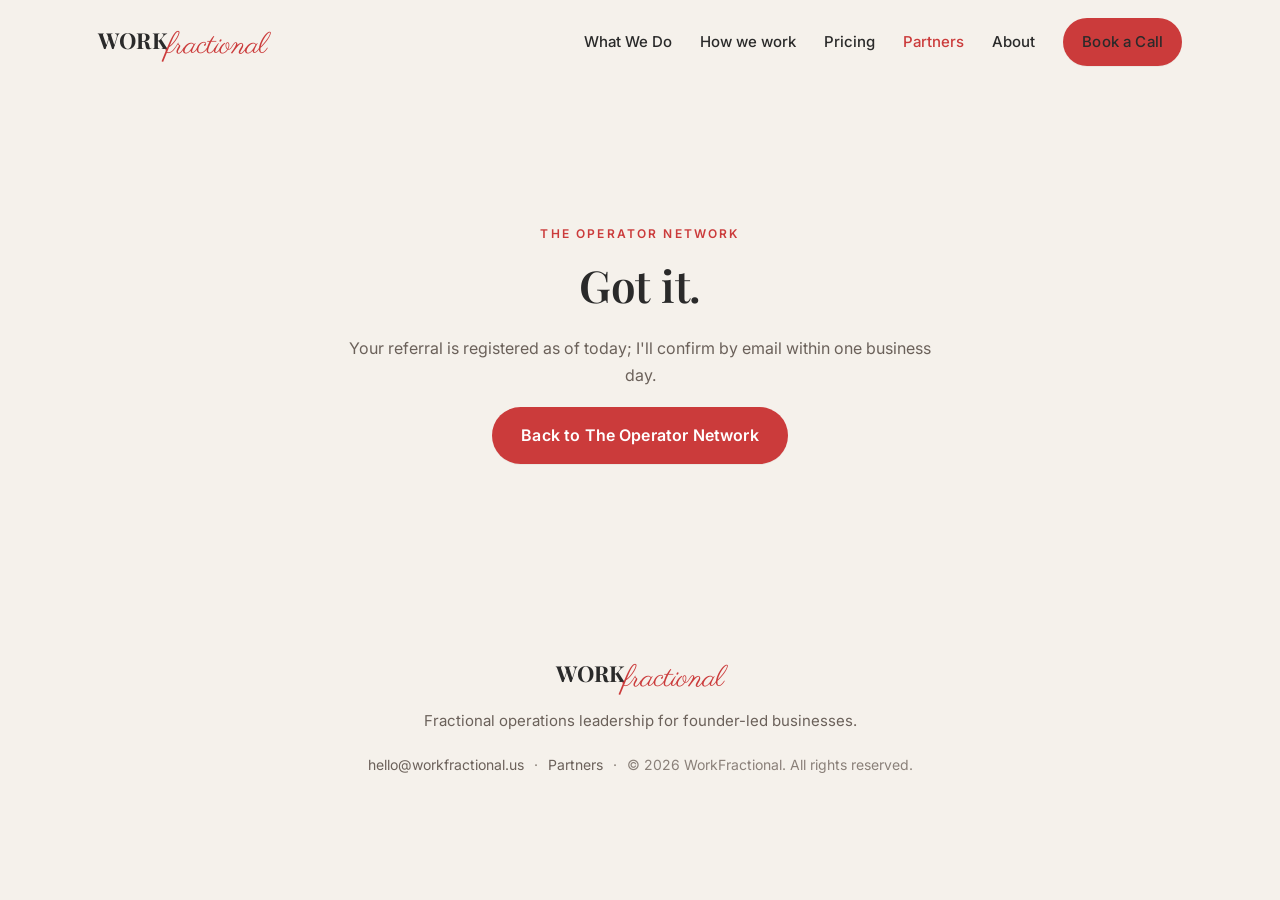
==== partners/thanks/index.html @ 6bd60854 "Fix partners thanks page routing Co-Authored-By: Claude Opus 4.8 (1M context) <noreply@anthropic.com" ====
<!DOCTYPE html>
<html lang="en">
<head>
  <meta charset="UTF-8" />
  <meta name="viewport" content="width=device-width, initial-scale=1.0" />
  <title>Referral registered — WorkFractional</title>
  <meta name="description" content="Your referral to The Operator Network is registered." />

  <link rel="preconnect" href="https://fonts.googleapis.com">
  <link rel="preconnect" href="https://fonts.gstatic.com" crossorigin>
  <link href="https://fonts.googleapis.com/css2?family=Inter:wght@400;500;600;700&family=Parisienne&family=Playfair+Display:wght@500;600;700&display=swap" rel="stylesheet">

  <link rel="stylesheet" href="/styles.css" />
</head>
<body>

  <!-- ============== STICKY TOP NAV ============== -->
  <header class="nav" id="nav">
    <div class="container nav-inner">
      <a href="/" class="wordmark wordmark-sm" aria-label="WorkFractional home">
        <span class="wordmark-work">WORK</span><span class="wordmark-script">fractional</span>
      </a>
      <button class="nav-toggle" type="button" aria-expanded="false" aria-controls="nav-menu" aria-label="Open menu">
        <span class="nav-toggle-bar" aria-hidden="true"></span>
        <span class="nav-toggle-bar" aria-hidden="true"></span>
        <span class="nav-toggle-bar" aria-hidden="true"></span>
      </button>
      <nav class="nav-links" id="nav-menu" aria-label="Primary">
        <a href="/#what-i-do">What We Do</a>
        <a href="/#how-we-work">How we work</a>
        <a href="/pricing">Pricing</a>
        <a href="/partners" aria-current="page">Partners</a>
        <a href="/#about">About</a>
        <a href="/#contact" class="btn btn-primary btn-sm">Book a Call</a>
      </nav>
    </div>
  </header>

  <main id="top">
    <section class="thanks-hero reveal">
      <div class="container narrow narrow-center">
        <p class="eyebrow">The Operator Network</p>
        <h1 class="section-headline">Got it.</h1>
        <p class="lead">
          Your referral is registered as of today; I'll confirm by email within one business day.
        </p>
        <a href="/partners" class="btn btn-primary">Back to The Operator Network</a>
      </div>
    </section>
  </main>

  <!-- ============== FOOTER ============== -->
  <footer class="footer">
    <div class="container footer-inner">
      <a href="/" class="wordmark wordmark-sm" aria-label="WorkFractional home">
        <span class="wordmark-work">WORK</span><span class="wordmark-script">fractional</span>
      </a>
      <p class="footer-tagline">Fractional operations leadership for founder-led businesses.</p>
      <p class="footer-meta">
        <a href="mailto:hello@workfractional.us">hello@workfractional.us</a>
        <span aria-hidden="true">·</span>
        <a href="/partners">Partners</a>
        <span aria-hidden="true">·</span>
        <span>&copy; 2026 WorkFractional. All rights reserved.</span>
      </p>
    </div>
  </footer>

  <script>
    // Mobile hamburger nav toggle.
    var navToggle = document.querySelector('.nav-toggle');
    var navMenu = document.getElementById('nav-menu');
    function closeMenu() {
      if (!navToggle || !navMenu) return;
      navToggle.setAttribute('aria-expanded', 'false');
      navToggle.setAttribute('aria-label', 'Open menu');
      navMenu.classList.remove('is-open');
      document.body.classList.remove('nav-locked');
    }
    if (navToggle && navMenu) {
      navToggle.addEventListener('click', function () {
        var open = navToggle.getAttribute('aria-expanded') === 'true';
        if (open) {
          closeMenu();
        } else {
          navToggle.setAttribute('aria-expanded', 'true');
          navToggle.setAttribute('aria-label', 'Close menu');
          navMenu.classList.add('is-open');
          document.body.classList.add('nav-locked');
        }
      });
      navMenu.querySelectorAll('a').forEach(function (link) {
        link.addEventListener('click', closeMenu);
      });
      document.addEventListener('keydown', function (e) {
        if (e.key === 'Escape') closeMenu();
      });
    }

    // Fade-in on scroll for any element with .reveal
    var revealEls = document.querySelectorAll('.reveal');
    if ('IntersectionObserver' in window) {
      var io = new IntersectionObserver(function (entries) {
        entries.forEach(function (entry) {
          if (entry.isIntersecting) {
            entry.target.classList.add('is-visible');
            io.unobserve(entry.target);
          }
        });
      }, { threshold: 0.12 });
      revealEls.forEach(function (el) { io.observe(el); });
    } else {
      revealEls.forEach(function (el) { el.classList.add('is-visible'); });
    }

    // Shadow on nav when scrolled.
    var nav = document.getElementById('nav');
    window.addEventListener('scroll', function () {
      if (window.scrollY > 8) { nav.classList.add('is-scrolled'); }
      else { nav.classList.remove('is-scrolled'); }
    });
  </script>
</body>
</html>
---- styles.css ----
/* =========================================================
   WorkFractional — styles
   Brand tokens live at the top; sections follow in HTML order.
   ========================================================= */

:root {
  --cream:      #F5F1EB;
  --cream-deep: #F0EBE3;
  --coral:      #CB3B3B;
  --rose:       #CB3B3B;
  --rose-dark:  #B23232;
  --charcoal:   #2A2A2A;
  --warm-gray:  #6B615A;
  --warm-gray-soft: #8A8079;
  --hairline:   rgba(42, 42, 42, 0.10);

  --serif:  'Playfair Display', Georgia, 'Times New Roman', serif;
  --sans:   'Inter', system-ui, -apple-system, 'Helvetica Neue', Arial, sans-serif;
  --script: 'Parisienne', 'Brush Script MT', cursive;

  --maxw: 1140px;
  --maxw-narrow: 760px;

  --ease: cubic-bezier(.2, .8, .2, 1);
}

/* ---------- Base ---------- */
* { box-sizing: border-box; }

html {
  scroll-behavior: smooth;
}

body {
  margin: 0;
  background: var(--cream);
  color: var(--warm-gray);
  font-family: var(--sans);
  font-size: 15px;
  line-height: 1.7;
  -webkit-font-smoothing: antialiased;
  -moz-osx-font-smoothing: grayscale;
}

img { max-width: 100%; display: block; }

a {
  color: var(--coral);
  text-decoration: none;
  transition: color .2s var(--ease);
}
a:hover { color: var(--rose-dark); }

p { margin: 0 0 1.1em; }

h1, h2, h3 {
  font-family: var(--serif);
  color: var(--charcoal);
  font-weight: 600;
  line-height: 1.15;
  margin: 0 0 .5em;
  letter-spacing: -0.005em;
}

.container {
  max-width: var(--maxw);
  margin: 0 auto;
  padding: 0 28px;
}

.narrow { max-width: var(--maxw-narrow); margin-left: auto; margin-right: auto; }
.narrow-center { text-align: center; }

.eyebrow {
  font-family: var(--sans);
  font-size: 12px;
  font-weight: 600;
  letter-spacing: 0.18em;
  text-transform: uppercase;
  color: var(--coral);
  margin: 0 0 16px;
}
.eyebrow-onlight { color: var(--coral); }

.section-headline {
  font-size: clamp(28px, 4vw, 44px);
  margin-bottom: 24px;
}

.lead {
  font-size: 16px;
  color: var(--warm-gray);
  max-width: 60ch;
}
.narrow-center .lead { margin-left: auto; margin-right: auto; }

/* ---------- Wordmark ---------- */
.wordmark {
  display: inline-flex;
  align-items: baseline;
  text-decoration: none;
  line-height: 1;
  white-space: nowrap;
}
.wordmark-work {
  font-family: var(--serif);
  font-weight: 700;
  color: var(--charcoal);
  text-transform: uppercase;
  letter-spacing: 0.01em;
}
.wordmark-script {
  font-family: var(--script);
  color: var(--coral);
  font-weight: 400;
  /* Pull the script in tight against WORK so it reads as one mark. */
  margin-left: -0.04em;
}

.wordmark-sm .wordmark-work { font-size: 22px; }
.wordmark-sm .wordmark-script {
  font-size: 30px;
  /* Slight optical drop so the cursive baseline sits nicely. */
  transform: translateY(0.12em);
}

.wordmark-lg {
  margin-bottom: 24px;
}
.wordmark-lg .wordmark-work { font-size: clamp(44px, 7vw, 78px); }
.wordmark-lg .wordmark-script {
  font-size: clamp(60px, 9vw, 104px);
  transform: translateY(0.12em);
}

/* ---------- Buttons ---------- */
.btn {
  display: inline-block;
  font-family: var(--sans);
  font-weight: 600;
  font-size: 16px;
  letter-spacing: 0.01em;
  padding: 14px 28px;
  border-radius: 999px;
  border: 1px solid transparent;
  cursor: pointer;
  transition: background-color .2s var(--ease), transform .2s var(--ease), box-shadow .2s var(--ease);
}
.btn-primary {
  background: var(--rose);
  color: #fff;
  box-shadow: 0 1px 0 rgba(0,0,0,0.04);
}
.btn-primary:hover {
  background: var(--rose-dark);
  color: #fff;
  transform: translateY(-1px);
  box-shadow: 0 6px 16px rgba(178, 50, 50, 0.25);
}
.btn-sm {
  padding: 10px 18px;
  font-size: 14px;
}

/* ---------- Nav ---------- */
.nav {
  position: sticky;
  top: 0;
  z-index: 50;
  background: rgba(245, 241, 235, 0.85);
  backdrop-filter: saturate(180%) blur(10px);
  -webkit-backdrop-filter: saturate(180%) blur(10px);
  transition: box-shadow .25s var(--ease), background-color .25s var(--ease);
}
.nav.is-scrolled {
  box-shadow: 0 6px 24px rgba(42, 42, 42, 0.04);
  background: rgba(245, 241, 235, 0.95);
}
.nav-inner {
  display: flex;
  align-items: center;
  justify-content: space-between;
  padding-top: 18px;
  padding-bottom: 18px;
}
.nav-links {
  display: flex;
  align-items: center;
  gap: 28px;
}
.nav-links a {
  font-family: var(--sans);
  font-size: 15px;
  color: var(--charcoal);
  font-weight: 500;
}
.nav-links a:not(.btn):hover {
  color: var(--coral);
}

/* Hamburger toggle (hidden on desktop, shown on small screens) */
.nav-toggle {
  display: none;
  width: 40px;
  height: 40px;
  background: transparent;
  border: 0;
  padding: 0;
  cursor: pointer;
  position: relative;
  z-index: 60;
}
.nav-toggle-bar {
  position: absolute;
  left: 9px;
  width: 22px;
  height: 2px;
  background: var(--charcoal);
  border-radius: 2px;
  transition: transform .3s var(--ease), opacity .25s var(--ease), top .3s var(--ease);
}
.nav-toggle-bar:nth-child(1) { top: 13px; }
.nav-toggle-bar:nth-child(2) { top: 19px; }
.nav-toggle-bar:nth-child(3) { top: 25px; }
.nav-toggle[aria-expanded="true"] .nav-toggle-bar:nth-child(1) {
  top: 19px;
  transform: rotate(45deg);
}
.nav-toggle[aria-expanded="true"] .nav-toggle-bar:nth-child(2) {
  opacity: 0;
}
.nav-toggle[aria-expanded="true"] .nav-toggle-bar:nth-child(3) {
  top: 19px;
  transform: rotate(-45deg);
}
body.nav-locked { overflow: hidden; }

/* ---------- Hero ---------- */
.hero {
  padding: 64px 0 96px;
}
.hero-grid {
  display: flex;
  flex-direction: column;
  align-items: center;
  text-align: center;
  gap: 0;
}
.hero-copy {
  width: 100%;
  max-width: 720px;
  margin: -50px auto 0;
  text-align: center;
  position: relative;
  z-index: 1;
}
.hero-headline {
  font-size: clamp(34px, 5.2vw, 60px);
  line-height: 1.08;
  margin: 8px 0 18px;
}
.hero-brandline {
  font-family: var(--serif);
  font-style: italic;
  font-size: clamp(18px, 2vw, 22px);
  color: var(--coral);
  margin: 4px 0 18px;
  letter-spacing: 0.01em;
}
.hero-sub {
  font-size: 17px;
  color: var(--warm-gray);
  margin: 0 auto 28px;
  max-width: 60ch;
}
.hero-microcopy {
  margin: 14px 0 0;
  font-size: 13px;
  color: var(--warm-gray-soft);
  font-style: italic;
}

.hero-art {
  display: flex;
  justify-content: center;
  align-items: center;
  width: 100%;
  max-width: 400px;
  margin: 0 auto;
}
.hero-art-img {
  display: block;
  width: 100%;
  height: auto;
  max-height: none;
  object-fit: contain;
}

/* ---------- Sections (shared) ---------- */
.section {
  padding: 112px 0;
}

/* ---------- Problem ---------- */
.section-problem .lead {
  font-size: 16px;
}

/* ---------- What I do: lead card + toolkit cards ---------- */
.lead-card {
  background: var(--cream);
  border: 1px solid var(--hairline);
  border-left: 4px solid var(--coral);
  border-radius: 14px;
  padding: 44px 44px 40px;
  max-width: 880px;
  margin: 56px auto 0;
  box-shadow: 0 10px 40px rgba(42, 42, 42, 0.05);
}
.lead-card .eyebrow {
  margin-bottom: 12px;
}
.lead-card-title {
  font-size: clamp(26px, 3vw, 34px);
  margin: 0 0 16px;
  line-height: 1.2;
}
.lead-card-body {
  color: var(--warm-gray);
  font-size: 16px;
  margin: 0 0 20px;
}
.lead-card-list {
  margin: 8px 0 0;
  padding-left: 1.1em;
  columns: 2;
  column-gap: 36px;
}
.lead-card-list li {
  margin: 6px 0;
  break-inside: avoid;
}
.lead-card-list li::marker {
  color: var(--coral);
}

.toolkit-intro {
  text-align: center;
  font-family: var(--serif);
  font-style: italic;
  color: var(--warm-gray);
  font-size: 16px;
  max-width: 60ch;
  margin: 64px auto 24px;
}
.toolkit-grid {
  display: grid;
  grid-template-columns: 1fr 1fr;
  gap: 24px;
  max-width: 880px;
  margin: 0 auto;
}
.toolkit-card {
  background: var(--cream);
  border: 1px solid var(--hairline);
  border-radius: 14px;
  padding: 32px 28px;
}
.toolkit-title {
  font-size: 22px;
  margin: 0 0 10px;
  line-height: 1.2;
}
.toolkit-card p {
  color: var(--warm-gray);
  margin: 0;
}

/* ---------- The Exit Edge ---------- */
.section-exit {
  background: var(--charcoal);
  color: rgba(245, 241, 235, 0.85);
}
.section-exit .section-headline {
  color: var(--cream);
}
.section-exit .eyebrow {
  color: var(--coral);
}
.section-exit .lead {
  color: rgba(245, 241, 235, 0.78);
  max-width: 64ch;
  margin-left: auto;
  margin-right: auto;
}
.exit-flow {
  margin: 56px auto 40px;
  display: flex;
  justify-content: center;
  align-items: center;
  flex-wrap: wrap;
  gap: 14px 22px;
}
.exit-step {
  font-family: var(--serif);
  font-size: clamp(22px, 3vw, 32px);
  font-weight: 600;
  color: var(--cream);
  letter-spacing: 0.01em;
}
.exit-arrow {
  font-family: var(--serif);
  font-size: clamp(20px, 2.6vw, 28px);
  color: var(--coral);
}
.exit-cta {
  display: flex;
  justify-content: center;
  margin-top: 8px;
}

/* ---------- How we work ---------- */
.section-howwework {
  background: var(--cream-deep);
}

/* Two engagement cards above the 3-step approach */
.engagement-grid {
  margin: 56px auto 0;
  display: grid;
  grid-template-columns: 1fr 1fr;
  gap: 24px;
  max-width: 980px;
  align-items: stretch;
}
.engagement-card {
  display: flex;
  flex-direction: column;
  background: var(--cream);
  border: 1px solid var(--hairline);
  border-radius: 14px;
  padding: 40px 32px;
}
.engagement-card .eyebrow {
  margin-bottom: 12px;
}
.engagement-title {
  font-size: clamp(24px, 2.4vw, 30px);
  margin: 0 0 16px;
  line-height: 1.2;
}
.engagement-body {
  color: var(--warm-gray);
  margin: 0 0 16px;
}
.engagement-bestfor {
  margin: 0 0 24px;
}
.engagement-bestfor em {
  font-family: var(--serif);
  font-style: italic;
  color: var(--charcoal);
  font-size: 16px;
}
.engagement-price {
  font-family: var(--serif);
  font-size: 18px;
  color: var(--charcoal);
  margin: 0 0 20px;
}
.engagement-price strong { font-weight: 700; }
.engagement-card .btn {
  align-self: flex-start;
  margin-top: auto;
}

/* "Our approach" intro that sits between the engagement cards and the steps */
.approach-intro {
  margin: 96px auto 0;
}
.approach-subhead {
  font-family: var(--serif);
  font-weight: 600;
  color: var(--charcoal);
  font-size: clamp(22px, 3vw, 30px);
  margin: 0 0 8px;
  line-height: 1.2;
}
.approach-line {
  margin: 0;
  color: var(--warm-gray);
}

.steps {
  margin: 32px auto 0;
  display: grid;
  grid-template-columns: 1fr auto 1fr auto 1fr;
  gap: 24px;
  align-items: start;
  max-width: 980px;
}
.step {
  background: var(--cream);
  border: 1px solid var(--hairline);
  border-radius: 14px;
  padding: 28px 26px;
  text-align: left;
  min-height: 100%;
}
.step-num {
  display: inline-block;
  font-family: var(--serif);
  font-size: 14px;
  letter-spacing: 0.18em;
  color: var(--coral);
  margin-bottom: 12px;
}
.step-title {
  font-size: 24px;
  margin-bottom: 8px;
}
.step-copy {
  margin: 0;
  color: var(--warm-gray);
  font-size: 15px;
}
.step-arrow {
  align-self: center;
  font-family: var(--serif);
  font-size: 28px;
  color: var(--coral);
  padding-top: 28px;
}

/* ---------- Logo wall ---------- */
.logo-grid {
  margin-top: 48px;
  display: grid;
  grid-template-columns: repeat(4, minmax(0, 1fr));
  gap: 18px;
}
.logo-box {
  border: 1px solid var(--hairline);
  border-radius: 10px;
  padding: 28px 16px;
  text-align: center;
  font-family: var(--serif);
  font-size: 17px;
  color: var(--charcoal);
  background: transparent;
  letter-spacing: 0.01em;
  transition: border-color .25s var(--ease), color .25s var(--ease), transform .25s var(--ease);
}
.logo-box:hover {
  border-color: var(--coral);
  color: var(--coral);
  transform: translateY(-2px);
}

/* ---------- About ---------- */
.about-grid {
  display: grid;
  grid-template-columns: 1fr 1.3fr;
  gap: 64px;
  align-items: center;
}
.about-photo-img {
  display: block;
  width: 100%;
  aspect-ratio: 4 / 5;
  object-fit: cover;
  object-position: 15% center;
  border-radius: 14px;
}
.about-copy p {
  font-size: 15px;
}
.about-copy em {
  font-family: var(--serif);
  font-style: italic;
  color: var(--charcoal);
}

/* The bench — 3-up of headshot cards inside the About section */
.bench-block {
  margin-top: 96px;
}
.bench-intro {
  text-align: center;
  font-family: var(--serif);
  font-style: italic;
  color: var(--warm-gray);
  font-size: 16px;
  max-width: 60ch;
  margin: 0 auto 40px;
}
.bench-grid {
  display: grid;
  grid-template-columns: repeat(3, minmax(0, 1fr));
  gap: 28px;
}
.bench-card {
  background: var(--cream);
  border: 1px solid var(--hairline);
  border-radius: 14px;
  padding: 28px 24px 24px;
  display: flex;
  flex-direction: column;
  align-items: flex-start;
}
.bench-photo {
  display: block;
  width: 72%;
  aspect-ratio: 1 / 1;
  object-fit: cover;
  border-radius: 14px;
  align-self: center;
  margin-bottom: 18px;
}
.bench-name {
  font-size: 22px;
  margin: 0 0 4px;
  line-height: 1.2;
}
.bench-title {
  font-family: var(--sans);
  font-size: 13px;
  font-weight: 600;
  letter-spacing: 0.08em;
  text-transform: uppercase;
  color: var(--coral);
  margin: 0 0 14px;
}
.bench-bio {
  color: var(--warm-gray);
  font-size: 14px;
  line-height: 1.65;
  margin: 0 0 16px;
}
.bench-linkedin {
  display: inline-flex;
  align-items: center;
  justify-content: center;
  width: 32px;
  height: 32px;
  border-radius: 50%;
  color: var(--coral);
  background: transparent;
  transition: color .2s var(--ease), background-color .2s var(--ease), transform .2s var(--ease);
  margin-top: auto;
}
.bench-linkedin:hover {
  color: var(--cream);
  background: var(--coral);
  transform: translateY(-1px);
}
.bench-linkedin svg { display: block; }

/* ---------- Contact ---------- */
.section-contact {
  background: var(--cream-deep);
}
.section-contact .calendly-inline-widget {
  margin-top: 40px;
  border-radius: 14px;
  overflow: hidden;
  background: var(--cream);
  box-shadow: 0 10px 40px rgba(42, 42, 42, 0.05);
}

/* ---------- Footer ---------- */
.footer {
  padding: 56px 0 48px;
  background: var(--cream);
}
.footer-inner {
  display: flex;
  flex-direction: column;
  align-items: center;
  text-align: center;
  gap: 14px;
}
.footer-tagline {
  margin: 4px 0 0;
  color: var(--warm-gray);
  max-width: 52ch;
}
.footer-meta {
  margin: 6px 0 0;
  color: var(--warm-gray-soft);
  font-size: 14px;
  display: flex;
  flex-wrap: wrap;
  justify-content: center;
  gap: 10px;
}
.footer-meta a {
  color: var(--warm-gray);
}
.footer-meta a:hover { color: var(--coral); }

/* =========================================================
   PRICING PAGE
   Same design system as the homepage; only new components live here.
   ========================================================= */

/* Hero on the pricing page (no logo composition, just type-led) */
.pricing-hero {
  padding: 112px 0 64px;
  text-align: center;
}
.pricing-hero-headline {
  margin-bottom: 18px;
}

/* Operations Diagnostic — single emphasized card on cream-deep background */
.section-diagnostic {
  background: var(--cream-deep);
}
.diagnostic-card {
  max-width: 880px;
  margin: 0 auto;
  background: var(--cream);
  border: 1px solid var(--hairline);
  border-left: 4px solid var(--coral);
  border-radius: 14px;
  padding: 48px 44px;
  box-shadow: 0 10px 40px rgba(42, 42, 42, 0.05);
}
.diagnostic-head .eyebrow { margin-bottom: 12px; }
.diagnostic-sub {
  font-family: var(--serif);
  font-size: 20px;
  color: var(--charcoal);
  margin: 0 0 24px;
}
.diagnostic-sub strong { font-weight: 700; }
.diagnostic-body p {
  color: var(--warm-gray);
  margin: 0 0 20px;
}
.diagnostic-list-title {
  font-family: var(--sans);
  font-weight: 600;
  font-size: 13px;
  letter-spacing: 0.12em;
  text-transform: uppercase;
  color: var(--charcoal);
  margin: 24px 0 12px;
}
.diagnostic-list {
  margin: 0 0 28px;
  padding-left: 1.1em;
}
.diagnostic-list li {
  margin: 8px 0;
  color: var(--warm-gray);
}
.diagnostic-list li::marker { color: var(--coral); }

/* Retainer tier grid */
.tier-grid {
  margin: 56px auto 0;
  display: grid;
  grid-template-columns: repeat(3, minmax(0, 1fr));
  gap: 24px;
  max-width: 1100px;
  align-items: stretch;
}
.tier-card {
  position: relative;
  display: flex;
  flex-direction: column;
  background: var(--cream);
  border: 1px solid var(--hairline);
  border-radius: 14px;
  padding: 36px 28px;
}
.tier-card.is-featured {
  border: 2px solid var(--coral);
  box-shadow: 0 14px 44px rgba(203, 59, 59, 0.10);
  transform: translateY(-4px);
}
.tier-badge {
  position: absolute;
  top: -12px;
  left: 50%;
  transform: translateX(-50%);
  background: var(--coral);
  color: #fff;
  font-family: var(--sans);
  font-size: 11px;
  font-weight: 700;
  letter-spacing: 0.14em;
  text-transform: uppercase;
  padding: 5px 14px;
  border-radius: 999px;
  white-space: nowrap;
}
.tier-card .eyebrow {
  margin-bottom: 10px;
}
.tier-price {
  font-family: var(--serif);
  font-size: clamp(28px, 3.2vw, 36px);
  font-weight: 600;
  color: var(--charcoal);
  margin: 0 0 4px;
  line-height: 1.1;
}
.tier-price-unit {
  font-family: var(--sans);
  font-size: 14px;
  font-weight: 500;
  color: var(--warm-gray);
  letter-spacing: 0.02em;
}
.tier-cadence {
  font-family: var(--sans);
  font-size: 12px;
  font-weight: 600;
  letter-spacing: 0.14em;
  text-transform: uppercase;
  color: var(--warm-gray-soft);
  margin: 0 0 20px;
}
.tier-positioning {
  color: var(--warm-gray);
  margin: 0 0 22px;
}
.tier-list-title {
  font-family: var(--sans);
  font-weight: 600;
  font-size: 12px;
  letter-spacing: 0.12em;
  text-transform: uppercase;
  color: var(--charcoal);
  margin: 0 0 10px;
}
.tier-list {
  margin: 0 0 24px;
  padding-left: 1.1em;
}
.tier-list li {
  margin: 6px 0;
  color: var(--warm-gray);
  font-size: 14px;
}
.tier-list li::marker { color: var(--coral); }
.tier-card .btn {
  align-self: flex-start;
  margin-top: auto;
}

/* "Set expectations" section reuses .section + cream-deep */
.section-expectations {
  background: var(--cream-deep);
}

/* FAQ accordion (native <details>) */
.faq-list {
  margin-top: 40px;
}
.faq-item {
  border-top: 1px solid var(--hairline);
}
.faq-list .faq-item:last-of-type {
  border-bottom: 1px solid var(--hairline);
}
.faq-q {
  cursor: pointer;
  list-style: none;
  padding: 22px 0;
  font-family: var(--serif);
  font-size: clamp(20px, 2.2vw, 24px);
  font-weight: 600;
  color: var(--charcoal);
  position: relative;
  padding-right: 40px;
  transition: color .2s var(--ease);
}
.faq-q::-webkit-details-marker { display: none; }
.faq-q:hover { color: var(--coral); }
.faq-q::after {
  content: '+';
  position: absolute;
  right: 4px;
  top: 50%;
  transform: translateY(-50%);
  font-family: var(--serif);
  font-size: 26px;
  color: var(--coral);
  line-height: 1;
  transition: transform .25s var(--ease);
}
.faq-item[open] .faq-q::after {
  content: '\2013'; /* en dash for the open state */
}
.faq-a {
  margin: 0 0 22px;
  color: var(--warm-gray);
  max-width: 60ch;
}

/* Final CTA block on pricing page */
.section-pricing-cta {
  background: var(--cream-deep);
  text-align: center;
}
.section-pricing-cta .lead {
  margin-bottom: 28px;
}

/* Current-page highlight in nav (desktop) */
.nav-links a[aria-current="page"] {
  color: var(--coral);
}

/* ---------- Reveal-on-scroll ---------- */
.reveal {
  opacity: 0;
  transform: translateY(18px);
  transition: opacity .9s var(--ease), transform .9s var(--ease);
  will-change: opacity, transform;
}
.reveal.is-visible {
  opacity: 1;
  transform: none;
}

/* ---------- Responsive ---------- */
@media (max-width: 900px) {
  .hero { padding: 40px 0 64px; }
  .hero-art { max-width: 270px; }
  .hero-copy { margin-top: -35px; }
  .section { padding: 72px 0; }

  .steps {
    grid-template-columns: 1fr;
    gap: 16px;
    max-width: 460px;
  }
  .step-arrow {
    transform: rotate(90deg);
    padding-top: 0;
    justify-self: center;
  }

  .engagement-grid {
    grid-template-columns: 1fr;
    gap: 20px;
    max-width: 540px;
  }
  .approach-intro { margin-top: 72px; }

  .about-grid {
    grid-template-columns: 1fr;
    gap: 32px;
  }
  .about-photo { max-width: 360px; margin: 0 auto; }

  .logo-grid { grid-template-columns: repeat(2, minmax(0, 1fr)); }

  .lead-card { padding: 32px 24px; }
  .lead-card-list { columns: 1; }
  .toolkit-grid { grid-template-columns: 1fr; max-width: 540px; }

  .bench-block { margin-top: 72px; }
  .bench-grid {
    grid-template-columns: 1fr;
    gap: 24px;
    max-width: 480px;
    margin: 0 auto;
  }

  /* Pricing page */
  .pricing-hero { padding: 80px 0 40px; }
  .diagnostic-card { padding: 36px 26px; }
  .tier-grid {
    grid-template-columns: 1fr;
    gap: 28px;
    max-width: 480px;
  }
  .tier-card.is-featured { transform: none; }
}

@media (max-width: 767px) {
  /* Show hamburger, hide inline nav by default */
  .nav-toggle { display: inline-block; }
  .nav-links {
    position: fixed;
    inset: 0;
    background: var(--cream);
    flex-direction: column;
    align-items: center;
    justify-content: center;
    gap: 28px;
    padding: 80px 24px 40px;
    transform: translateX(100%);
    transition: transform .35s var(--ease);
    z-index: 40;
  }
  .nav-links.is-open { transform: translateX(0); }
  .nav-links a:not(.btn) {
    font-family: var(--serif);
    font-size: 28px;
    font-weight: 600;
    color: var(--charcoal);
  }
  .nav-links a.btn {
    margin-top: 8px;
    padding: 14px 28px;
    font-size: 16px;
  }
  .nav-links a[aria-current="page"] {
    color: var(--coral);
  }
}

@media (max-width: 620px) {
  .section-headline { font-size: 28px; }
  .hero-sub { font-size: 16px; }
  .lead { font-size: 15px; }
}

/* =========================================================
   PARTNERS / OPERATOR NETWORK PAGE
   Same design system as the rest of the site; components below
   are specific to this page.
   ========================================================= */

/* Case study card in the Proof section reuses .lead-card */
.case-study { margin-top: 40px; }

.partners-intro .lead { font-size: 16px; }

/* Why peers refer — 3-up cards (reuses .toolkit-card) */
.reasons-grid {
  margin: 56px auto 0;
  display: grid;
  grid-template-columns: repeat(3, minmax(0, 1fr));
  gap: 24px;
  max-width: 1000px;
}

/* What you earn — table */
.earn-table-wrap {
  max-width: 880px;
  margin: 56px auto 0;
  overflow-x: auto;
}
.earn-table {
  width: 100%;
  border-collapse: collapse;
  background: var(--cream);
  border: 1px solid var(--hairline);
  border-radius: 14px;
  overflow: hidden;
  box-shadow: 0 10px 40px rgba(42, 42, 42, 0.05);
}
.earn-table th,
.earn-table td {
  text-align: left;
  padding: 18px 24px;
  border-bottom: 1px solid var(--hairline);
  vertical-align: top;
}
.earn-table thead th {
  font-family: var(--sans);
  font-size: 13px;
  font-weight: 600;
  letter-spacing: 0.12em;
  text-transform: uppercase;
  color: var(--charcoal);
  background: var(--cream-deep);
}
.earn-table tbody tr:last-child td { border-bottom: 0; }
.earn-table td:first-child {
  font-family: var(--serif);
  color: var(--charcoal);
  font-size: 16px;
  width: 38%;
}
.earn-table td:last-child { color: var(--warm-gray); }

/* The rules — coral-marker list */
.rules-list {
  max-width: 760px;
  margin: 48px auto 0;
  padding-left: 1.1em;
}
.rules-list li {
  margin: 12px 0;
  color: var(--warm-gray);
}
.rules-list li::marker { color: var(--coral); }

/* Refer a founder — form */
.referral-form {
  max-width: 640px;
  margin: 48px auto 0;
  background: var(--cream);
  border: 1px solid var(--hairline);
  border-left: 4px solid var(--coral);
  border-radius: 14px;
  padding: 40px 40px 36px;
  box-shadow: 0 10px 40px rgba(42, 42, 42, 0.05);
}
.form-field { margin: 0 0 20px; }
.form-label {
  display: block;
  font-family: var(--sans);
  font-weight: 600;
  font-size: 13px;
  letter-spacing: 0.08em;
  text-transform: uppercase;
  color: var(--charcoal);
  margin: 0 0 8px;
}
.form-input,
.form-textarea {
  width: 100%;
  font-family: var(--sans);
  font-size: 15px;
  color: var(--charcoal);
  background: var(--cream);
  border: 1px solid var(--hairline);
  border-radius: 10px;
  padding: 12px 14px;
  transition: border-color .2s var(--ease);
}
.form-input:focus,
.form-textarea:focus {
  outline: none;
  border-color: var(--coral);
}
.form-textarea { min-height: 120px; resize: vertical; }
.referral-form .btn { margin-top: 4px; }
.referral-note {
  text-align: center;
  color: var(--warm-gray);
  margin: 28px 0 0;
}

/* Footnote link at the end of the About bench block */
.bench-footnote {
  text-align: center;
  color: var(--warm-gray);
  max-width: 60ch;
  margin: 40px auto 0;
}

/* Thanks page */
.thanks-hero {
  padding: 140px 0;
  text-align: center;
}

@media (max-width: 900px) {
  .reasons-grid {
    grid-template-columns: 1fr;
    gap: 20px;
    max-width: 540px;
  }
  .referral-form { padding: 32px 24px; }
  .earn-table th,
  .earn-table td { padding: 14px 16px; }
}

/* Respect users who prefer reduced motion. */
@media (prefers-reduced-motion: reduce) {
  html { scroll-behavior: auto; }
  .reveal { opacity: 1; transform: none; transition: none; }
  .btn { transition: none; }
}
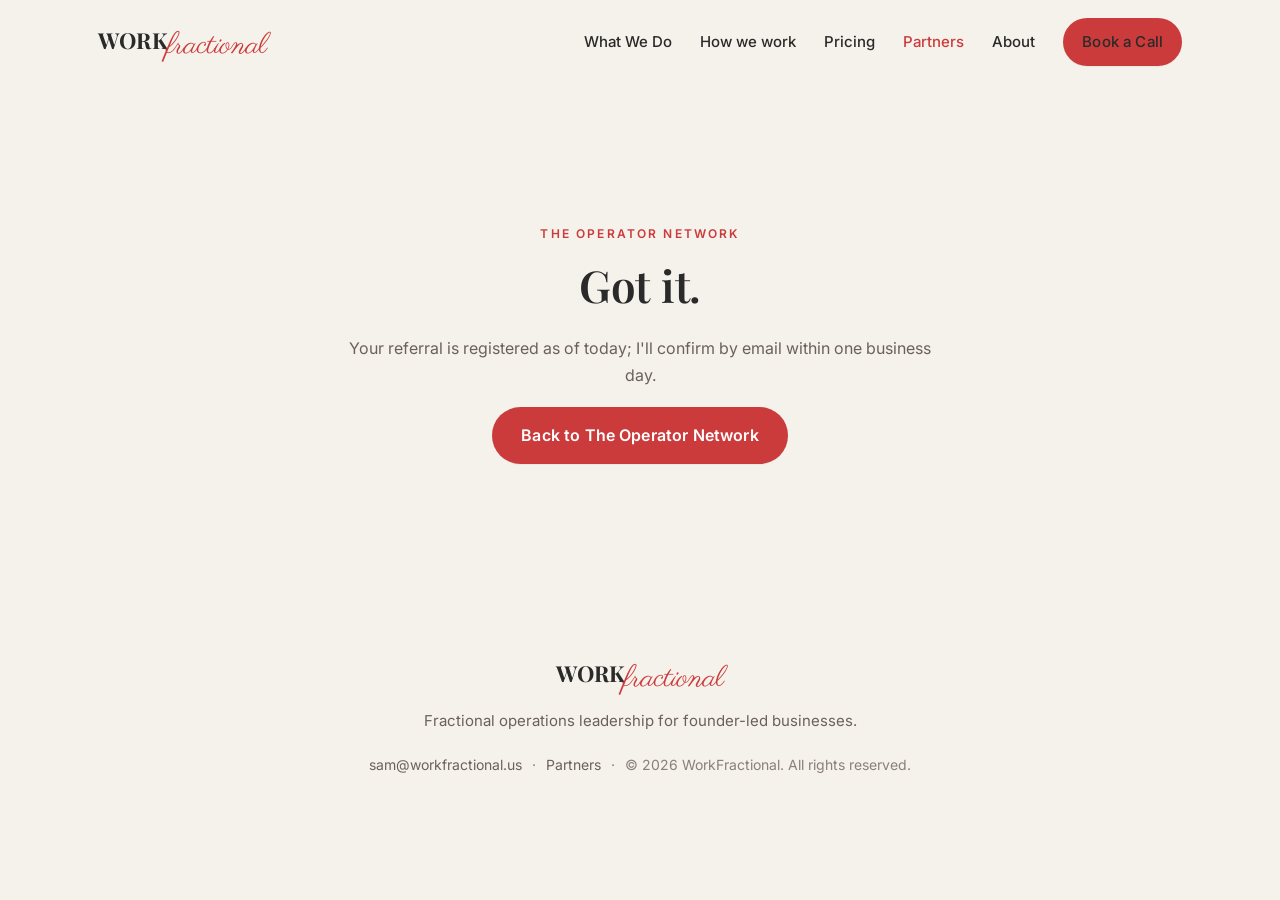
==== commit 2856a5d4: "Correct contact email to sam@ Co-Authored-By: Claude Opus 4.8 (1M context) <noreply@anthropic.com>" ====
--- a/partners/thanks/index.html
+++ b/partners/thanks/index.html
@@ -57,7 +57,7 @@
       </a>
       <p class="footer-tagline">Fractional operations leadership for founder-led businesses.</p>
       <p class="footer-meta">
-        <a href="mailto:hello@workfractional.us">hello@workfractional.us</a>
+        <a href="mailto:sam@workfractional.us">sam@workfractional.us</a>
         <span aria-hidden="true">·</span>
         <a href="/partners">Partners</a>
         <span aria-hidden="true">·</span>
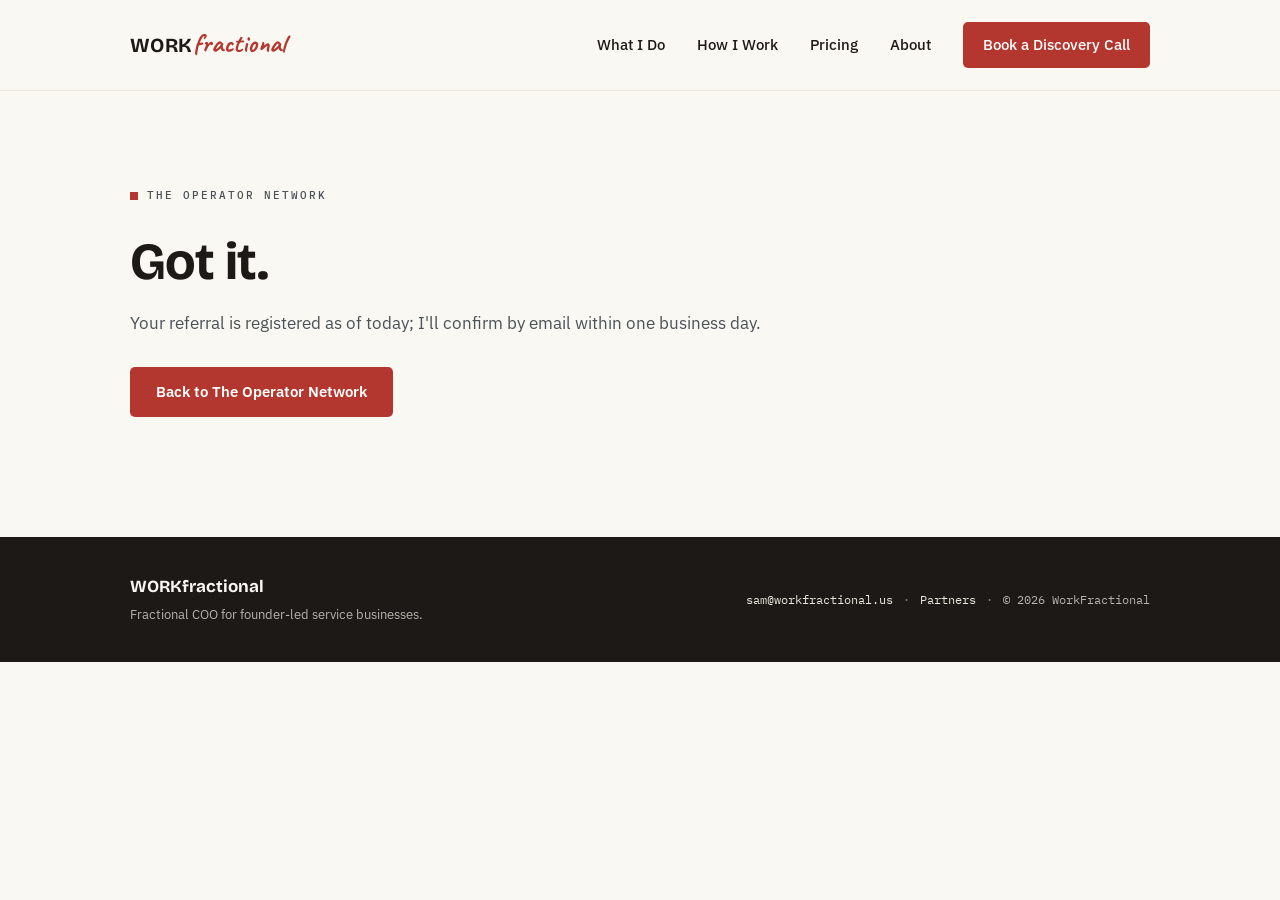
==== commit 08b7a0fa: "Rebuild homepage and pricing: fractional COO positioning Rebuilds the homepage and pricing page from" ====
--- a/partners/thanks/index.html
+++ b/partners/thanks/index.html
@@ -3,122 +3,69 @@
 <head>
   <meta charset="UTF-8" />
   <meta name="viewport" content="width=device-width, initial-scale=1.0" />
-  <title>Referral registered — WorkFractional</title>
+
+  <title>Referral registered | WORKfractional</title>
   <meta name="description" content="Your referral to The Operator Network is registered." />
+  <meta name="robots" content="noindex" />
+  <link rel="canonical" href="https://workfractional.us/partners/thanks" />
+
+  <link rel="icon" href="/workfractionallogo.svg" type="image/svg+xml" />
 
   <link rel="preconnect" href="https://fonts.googleapis.com">
   <link rel="preconnect" href="https://fonts.gstatic.com" crossorigin>
-  <link href="https://fonts.googleapis.com/css2?family=Inter:wght@400;500;600;700&family=Parisienne&family=Playfair+Display:wght@500;600;700&display=swap" rel="stylesheet">
+  <link href="https://fonts.googleapis.com/css2?family=Bricolage+Grotesque:opsz,wght@12..96,500..800&family=IBM+Plex+Sans:wght@400;500;600&family=IBM+Plex+Mono:wght@400;500;600&family=Caveat:wght@600;700&display=swap" rel="stylesheet">
 
   <link rel="stylesheet" href="/styles.css" />
 </head>
 <body>
 
-  <!-- ============== STICKY TOP NAV ============== -->
-  <header class="nav" id="nav">
-    <div class="container nav-inner">
-      <a href="/" class="wordmark wordmark-sm" aria-label="WorkFractional home">
-        <span class="wordmark-work">WORK</span><span class="wordmark-script">fractional</span>
+  <a class="skip-link" href="#main">Skip to content</a>
+
+  <!-- ============================== NAV ============================== -->
+  <header class="nav">
+    <div class="nav__inner">
+      <a href="/" class="wordmark" aria-label="WorkFractional home">
+        <span class="wordmark__work">WORK</span><span class="wordmark__script">fractional</span>
       </a>
-      <button class="nav-toggle" type="button" aria-expanded="false" aria-controls="nav-menu" aria-label="Open menu">
-        <span class="nav-toggle-bar" aria-hidden="true"></span>
-        <span class="nav-toggle-bar" aria-hidden="true"></span>
-        <span class="nav-toggle-bar" aria-hidden="true"></span>
+      <button class="nav__toggle" type="button" id="nav-toggle" aria-expanded="false" aria-controls="nav-menu" aria-label="Open menu">
+        <span aria-hidden="true"></span><span aria-hidden="true"></span><span aria-hidden="true"></span>
       </button>
-      <nav class="nav-links" id="nav-menu" aria-label="Primary">
-        <a href="/#what-i-do">What We Do</a>
-        <a href="/#how-we-work">How we work</a>
+      <nav class="nav__links" id="nav-menu" aria-label="Primary">
+        <a href="/#what-i-do">What I Do</a>
+        <a href="/#how-we-work">How I Work</a>
         <a href="/pricing">Pricing</a>
-        <a href="/partners" aria-current="page">Partners</a>
         <a href="/#about">About</a>
-        <a href="/#contact" class="btn btn-primary btn-sm">Book a Call</a>
+        <a class="btn btn--sm" href="/#contact">Book a Discovery Call</a>
       </nav>
     </div>
   </header>
 
-  <main id="top">
-    <section class="thanks-hero reveal">
-      <div class="container narrow narrow-center">
-        <p class="eyebrow">The Operator Network</p>
-        <h1 class="section-headline">Got it.</h1>
-        <p class="lead">
-          Your referral is registered as of today; I'll confirm by email within one business day.
-        </p>
-        <a href="/partners" class="btn btn-primary">Back to The Operator Network</a>
-      </div>
+  <main id="main">
+    <section class="thanks">
+      <p class="eyebrow">The Operator Network</p>
+      <h1>Got it.</h1>
+      <p class="lead">Your referral is registered as of today; I'll confirm by email within one business day.</p>
+      <a class="btn" href="/partners">Back to The Operator Network</a>
     </section>
   </main>
 
-  <!-- ============== FOOTER ============== -->
+  <!-- ============================= FOOTER ============================= -->
   <footer class="footer">
-    <div class="container footer-inner">
-      <a href="/" class="wordmark wordmark-sm" aria-label="WorkFractional home">
-        <span class="wordmark-work">WORK</span><span class="wordmark-script">fractional</span>
-      </a>
-      <p class="footer-tagline">Fractional operations leadership for founder-led businesses.</p>
-      <p class="footer-meta">
+    <div class="footer__inner">
+      <div>
+        <div class="footer__mark">WORKfractional</div>
+        <div class="footer__tag">Fractional COO for founder-led service businesses.</div>
+      </div>
+      <div class="footer__meta">
         <a href="mailto:sam@workfractional.us">sam@workfractional.us</a>
-        <span aria-hidden="true">·</span>
+        <span class="footer__sep" aria-hidden="true">&middot;</span>
         <a href="/partners">Partners</a>
-        <span aria-hidden="true">·</span>
-        <span>&copy; 2026 WorkFractional. All rights reserved.</span>
-      </p>
+        <span class="footer__sep" aria-hidden="true">&middot;</span>
+        <span class="footer__copy">&copy; 2026 WorkFractional</span>
+      </div>
     </div>
   </footer>
 
-  <script>
-    // Mobile hamburger nav toggle.
-    var navToggle = document.querySelector('.nav-toggle');
-    var navMenu = document.getElementById('nav-menu');
-    function closeMenu() {
-      if (!navToggle || !navMenu) return;
-      navToggle.setAttribute('aria-expanded', 'false');
-      navToggle.setAttribute('aria-label', 'Open menu');
-      navMenu.classList.remove('is-open');
-      document.body.classList.remove('nav-locked');
-    }
-    if (navToggle && navMenu) {
-      navToggle.addEventListener('click', function () {
-        var open = navToggle.getAttribute('aria-expanded') === 'true';
-        if (open) {
-          closeMenu();
-        } else {
-          navToggle.setAttribute('aria-expanded', 'true');
-          navToggle.setAttribute('aria-label', 'Close menu');
-          navMenu.classList.add('is-open');
-          document.body.classList.add('nav-locked');
-        }
-      });
-      navMenu.querySelectorAll('a').forEach(function (link) {
-        link.addEventListener('click', closeMenu);
-      });
-      document.addEventListener('keydown', function (e) {
-        if (e.key === 'Escape') closeMenu();
-      });
-    }
-
-    // Fade-in on scroll for any element with .reveal
-    var revealEls = document.querySelectorAll('.reveal');
-    if ('IntersectionObserver' in window) {
-      var io = new IntersectionObserver(function (entries) {
-        entries.forEach(function (entry) {
-          if (entry.isIntersecting) {
-            entry.target.classList.add('is-visible');
-            io.unobserve(entry.target);
-          }
-        });
-      }, { threshold: 0.12 });
-      revealEls.forEach(function (el) { io.observe(el); });
-    } else {
-      revealEls.forEach(function (el) { el.classList.add('is-visible'); });
-    }
-
-    // Shadow on nav when scrolled.
-    var nav = document.getElementById('nav');
-    window.addEventListener('scroll', function () {
-      if (window.scrollY > 8) { nav.classList.add('is-scrolled'); }
-      else { nav.classList.remove('is-scrolled'); }
-    });
-  </script>
+  <script src="/site.js" defer></script>
 </body>
 </html>
--- a/styles.css
+++ b/styles.css
@@ -1,1175 +1,508 @@
-/* =========================================================
-   WorkFractional — styles
-   Brand tokens live at the top; sections follow in HTML order.
-   ========================================================= */
+/* ==========================================================================
+   WorkFractional — design system
+   Recreated from the Claude Design handoff (WorkFractional Redesign v2).
+   Tokens, then components, then one mobile breakpoint at the bottom.
+   ========================================================================== */
 
 :root {
-  --cream:      #F5F1EB;
-  --cream-deep: #F0EBE3;
-  --coral:      #CB3B3B;
-  --rose:       #CB3B3B;
-  --rose-dark:  #B23232;
-  --charcoal:   #2A2A2A;
-  --warm-gray:  #6B615A;
-  --warm-gray-soft: #8A8079;
-  --hairline:   rgba(42, 42, 42, 0.10);
-
-  --serif:  'Playfair Display', Georgia, 'Times New Roman', serif;
-  --sans:   'Inter', system-ui, -apple-system, 'Helvetica Neue', Arial, sans-serif;
-  --script: 'Parisienne', 'Brush Script MT', cursive;
-
-  --maxw: 1140px;
-  --maxw-narrow: 760px;
-
-  --ease: cubic-bezier(.2, .8, .2, 1);
-}
-
-/* ---------- Base ---------- */
-* { box-sizing: border-box; }
-
-html {
-  scroll-behavior: smooth;
-}
+  --paper: #FAF8F3;
+  --ink: #1C1917;
+  --red: #B3372E;
+  --red-dark: #8E2A22;
+  --slate: #4A5258;
+  --ledger: #ECE7DD;
+
+  --display: 'Bricolage Grotesque', 'Helvetica Neue', Arial, sans-serif;
+  --body: 'IBM Plex Sans', 'Helvetica Neue', Arial, sans-serif;
+  --mono: 'IBM Plex Mono', ui-monospace, 'SF Mono', Menlo, monospace;
+  --script: 'Caveat', cursive;
+
+  --maxw: 1100px;
+  --pad: 40px;
+}
+
+*, *::before, *::after { box-sizing: border-box; }
+
+html { scroll-behavior: smooth; }
 
 body {
   margin: 0;
-  background: var(--cream);
-  color: var(--warm-gray);
-  font-family: var(--sans);
-  font-size: 15px;
-  line-height: 1.7;
+  background: var(--paper);
+  color: var(--ink);
+  font-family: var(--body);
+  font-size: 16px;
+  line-height: 1.6;
   -webkit-font-smoothing: antialiased;
-  -moz-osx-font-smoothing: grayscale;
-}
+}
+
+::selection { background: var(--red); color: var(--paper); }
+
+a { color: var(--red); }
+a:hover { color: var(--red-dark); }
 
 img { max-width: 100%; display: block; }
 
-a {
-  color: var(--coral);
-  text-decoration: none;
-  transition: color .2s var(--ease);
-}
-a:hover { color: var(--rose-dark); }
-
-p { margin: 0 0 1.1em; }
-
-h1, h2, h3 {
-  font-family: var(--serif);
-  color: var(--charcoal);
-  font-weight: 600;
-  line-height: 1.15;
-  margin: 0 0 .5em;
-  letter-spacing: -0.005em;
-}
-
-.container {
-  max-width: var(--maxw);
-  margin: 0 auto;
-  padding: 0 28px;
-}
-
-.narrow { max-width: var(--maxw-narrow); margin-left: auto; margin-right: auto; }
-.narrow-center { text-align: center; }
+h1, h2, h3 { font-family: var(--display); color: var(--ink); margin: 0; }
+
+:focus-visible { outline: 2px solid var(--red); outline-offset: 2px; }
+
+.skip-link {
+  position: absolute; left: -9999px; top: 0;
+  background: var(--ink); color: var(--paper);
+  font-family: var(--mono); font-size: 13px; padding: 10px 16px; z-index: 100;
+}
+.skip-link:focus { left: 0; color: var(--paper); }
+
+.sr-only {
+  position: absolute; width: 1px; height: 1px; padding: 0; margin: -1px;
+  overflow: hidden; clip: rect(0 0 0 0); white-space: nowrap; border: 0;
+}
+
+/* --------------------------------------------------------- layout helpers */
+
+.wrap { max-width: var(--maxw); margin: 0 auto; padding-left: var(--pad); padding-right: var(--pad); }
+
+.section { padding-top: 76px; }
+.section--flush { padding-top: 0; }
+
+.hair { height: 1px; background: var(--ledger); }
+.hair--spaced { margin-top: 76px; }
 
 .eyebrow {
-  font-family: var(--sans);
-  font-size: 12px;
-  font-weight: 600;
-  letter-spacing: 0.18em;
-  text-transform: uppercase;
-  color: var(--coral);
-  margin: 0 0 16px;
-}
-.eyebrow-onlight { color: var(--coral); }
-
-.section-headline {
-  font-size: clamp(28px, 4vw, 44px);
-  margin-bottom: 24px;
-}
-
-.lead {
-  font-size: 16px;
-  color: var(--warm-gray);
-  max-width: 60ch;
-}
-.narrow-center .lead { margin-left: auto; margin-right: auto; }
-
-/* ---------- Wordmark ---------- */
-.wordmark {
-  display: inline-flex;
-  align-items: baseline;
-  text-decoration: none;
-  line-height: 1;
-  white-space: nowrap;
-}
-.wordmark-work {
-  font-family: var(--serif);
-  font-weight: 700;
-  color: var(--charcoal);
-  text-transform: uppercase;
-  letter-spacing: 0.01em;
-}
-.wordmark-script {
-  font-family: var(--script);
-  color: var(--coral);
-  font-weight: 400;
-  /* Pull the script in tight against WORK so it reads as one mark. */
-  margin-left: -0.04em;
-}
-
-.wordmark-sm .wordmark-work { font-size: 22px; }
-.wordmark-sm .wordmark-script {
-  font-size: 30px;
-  /* Slight optical drop so the cursive baseline sits nicely. */
-  transform: translateY(0.12em);
-}
-
-.wordmark-lg {
-  margin-bottom: 24px;
-}
-.wordmark-lg .wordmark-work { font-size: clamp(44px, 7vw, 78px); }
-.wordmark-lg .wordmark-script {
-  font-size: clamp(60px, 9vw, 104px);
-  transform: translateY(0.12em);
-}
-
-/* ---------- Buttons ---------- */
+  display: flex; align-items: center; gap: 9px;
+  font-family: var(--mono); font-size: 11px; font-weight: 500;
+  letter-spacing: 0.18em; text-transform: uppercase; color: var(--slate);
+  margin: 0 0 18px;
+}
+.eyebrow::before { content: ""; width: 8px; height: 8px; background: var(--red); flex: none; }
+
+.eyebrow--top { align-items: flex-start; padding-top: 8px; margin-bottom: 0; }
+.eyebrow--top::before { margin-top: 4px; }
+
+.h2 { font-weight: 650; font-size: 38px; line-height: 1.1; letter-spacing: -0.01em; margin: 0 0 18px; }
+.lead { font-size: 17px; line-height: 1.65; color: var(--slate); margin: 0; max-width: 640px; text-wrap: pretty; }
+
+.split { display: grid; grid-template-columns: 300px 1fr; gap: 56px; }
+
+/* ---------------------------------------------------------------- buttons */
+
 .btn {
-  display: inline-block;
-  font-family: var(--sans);
-  font-weight: 600;
-  font-size: 16px;
-  letter-spacing: 0.01em;
-  padding: 14px 28px;
-  border-radius: 999px;
-  border: 1px solid transparent;
-  cursor: pointer;
-  transition: background-color .2s var(--ease), transform .2s var(--ease), box-shadow .2s var(--ease);
-}
-.btn-primary {
-  background: var(--rose);
-  color: #fff;
-  box-shadow: 0 1px 0 rgba(0,0,0,0.04);
-}
-.btn-primary:hover {
-  background: var(--rose-dark);
-  color: #fff;
-  transform: translateY(-1px);
-  box-shadow: 0 6px 16px rgba(178, 50, 50, 0.25);
-}
-.btn-sm {
-  padding: 10px 18px;
-  font-size: 14px;
-}
-
-/* ---------- Nav ---------- */
-.nav {
-  position: sticky;
-  top: 0;
-  z-index: 50;
-  background: rgba(245, 241, 235, 0.85);
-  backdrop-filter: saturate(180%) blur(10px);
-  -webkit-backdrop-filter: saturate(180%) blur(10px);
-  transition: box-shadow .25s var(--ease), background-color .25s var(--ease);
-}
-.nav.is-scrolled {
-  box-shadow: 0 6px 24px rgba(42, 42, 42, 0.04);
-  background: rgba(245, 241, 235, 0.95);
-}
-.nav-inner {
-  display: flex;
-  align-items: center;
-  justify-content: space-between;
-  padding-top: 18px;
-  padding-bottom: 18px;
-}
-.nav-links {
-  display: flex;
-  align-items: center;
-  gap: 28px;
-}
-.nav-links a {
-  font-family: var(--sans);
-  font-size: 15px;
-  color: var(--charcoal);
-  font-weight: 500;
-}
-.nav-links a:not(.btn):hover {
-  color: var(--coral);
-}
-
-/* Hamburger toggle (hidden on desktop, shown on small screens) */
-.nav-toggle {
-  display: none;
-  width: 40px;
-  height: 40px;
-  background: transparent;
-  border: 0;
-  padding: 0;
-  cursor: pointer;
-  position: relative;
-  z-index: 60;
-}
-.nav-toggle-bar {
-  position: absolute;
-  left: 9px;
-  width: 22px;
-  height: 2px;
-  background: var(--charcoal);
-  border-radius: 2px;
-  transition: transform .3s var(--ease), opacity .25s var(--ease), top .3s var(--ease);
-}
-.nav-toggle-bar:nth-child(1) { top: 13px; }
-.nav-toggle-bar:nth-child(2) { top: 19px; }
-.nav-toggle-bar:nth-child(3) { top: 25px; }
-.nav-toggle[aria-expanded="true"] .nav-toggle-bar:nth-child(1) {
-  top: 19px;
-  transform: rotate(45deg);
-}
-.nav-toggle[aria-expanded="true"] .nav-toggle-bar:nth-child(2) {
-  opacity: 0;
-}
-.nav-toggle[aria-expanded="true"] .nav-toggle-bar:nth-child(3) {
-  top: 19px;
-  transform: rotate(-45deg);
-}
-body.nav-locked { overflow: hidden; }
-
-/* ---------- Hero ---------- */
+  display: inline-block; background: var(--red); color: #FFFFFF;
+  font-family: var(--body); font-size: 15px; font-weight: 600;
+  padding: 13px 26px; border-radius: 5px; border: 0; cursor: pointer;
+  text-decoration: none; transition: background 0.15s ease;
+}
+.btn:hover, .btn:focus { background: var(--red-dark); color: #FFFFFF; }
+.btn--lg { font-size: 16px; padding: 14px 28px; }
+.btn--sm { font-size: 14px; padding: 11px 20px; }
+.btn--block { display: block; text-align: center; }
+
+.link-mono {
+  font-family: var(--mono); font-size: 13px; font-weight: 500; color: var(--red);
+  text-decoration: none; border-bottom: 1px solid var(--red); padding-bottom: 1px;
+}
+.link-mono:hover { color: var(--red-dark); border-bottom-color: var(--red-dark); }
+
+/* -------------------------------------------------------------------- nav */
+
+.nav { border-bottom: 1px solid var(--ledger); background: var(--paper); }
+.nav__inner {
+  max-width: var(--maxw); margin: 0 auto; padding: 22px var(--pad);
+  display: flex; align-items: center; justify-content: space-between; gap: 24px;
+}
+
+.wordmark { display: inline-flex; align-items: baseline; text-decoration: none; }
+.wordmark__work { font-family: var(--display); font-weight: 700; font-size: 20px; letter-spacing: 0.02em; color: var(--ink); }
+.wordmark__script { font-family: var(--script); font-weight: 700; font-size: 27px; color: var(--red); line-height: 0; }
+
+.nav__links { display: flex; align-items: center; gap: 32px; }
+.nav__links a { font-size: 15px; font-weight: 500; color: var(--ink); text-decoration: none; }
+.nav__links a:hover { color: var(--red-dark); text-decoration: underline; }
+.nav__links a.is-current { color: var(--red); border-bottom: 2px solid var(--red); padding-bottom: 2px; text-decoration: none; }
+.nav__links .btn { color: #FFFFFF; }
+.nav__links .btn:hover { color: #FFFFFF; text-decoration: none; }
+
+.nav__toggle {
+  display: none; background: none; border: 1px solid var(--ink); border-radius: 4px;
+  padding: 10px 12px; cursor: pointer; flex-direction: column; gap: 4px;
+}
+.nav__toggle span { display: block; width: 16px; height: 1.5px; background: var(--ink); }
+
+/* ------------------------------------------------------------------- hero */
+
 .hero {
-  padding: 64px 0 96px;
-}
-.hero-grid {
-  display: flex;
-  flex-direction: column;
-  align-items: center;
-  text-align: center;
-  gap: 0;
-}
-.hero-copy {
-  width: 100%;
-  max-width: 720px;
-  margin: -50px auto 0;
-  text-align: center;
-  position: relative;
-  z-index: 1;
-}
-.hero-headline {
-  font-size: clamp(34px, 5.2vw, 60px);
-  line-height: 1.08;
-  margin: 8px 0 18px;
-}
-.hero-brandline {
-  font-family: var(--serif);
-  font-style: italic;
-  font-size: clamp(18px, 2vw, 22px);
-  color: var(--coral);
-  margin: 4px 0 18px;
-  letter-spacing: 0.01em;
-}
-.hero-sub {
-  font-size: 17px;
-  color: var(--warm-gray);
-  margin: 0 auto 28px;
-  max-width: 60ch;
-}
-.hero-microcopy {
-  margin: 14px 0 0;
-  font-size: 13px;
-  color: var(--warm-gray-soft);
-  font-style: italic;
-}
-
-.hero-art {
-  display: flex;
-  justify-content: center;
-  align-items: center;
-  width: 100%;
-  max-width: 400px;
-  margin: 0 auto;
-}
-.hero-art-img {
+  max-width: var(--maxw); margin: 0 auto; padding: 64px var(--pad) 0;
   display: block;
-  width: 100%;
-  height: auto;
-  max-height: none;
-  object-fit: contain;
-}
-
-/* ---------- Sections (shared) ---------- */
-.section {
-  padding: 112px 0;
-}
-
-/* ---------- Problem ---------- */
-.section-problem .lead {
-  font-size: 16px;
-}
-
-/* ---------- What I do: lead card + toolkit cards ---------- */
-.lead-card {
-  background: var(--cream);
-  border: 1px solid var(--hairline);
-  border-left: 4px solid var(--coral);
-  border-radius: 14px;
-  padding: 44px 44px 40px;
-  max-width: 880px;
-  margin: 56px auto 0;
-  box-shadow: 0 10px 40px rgba(42, 42, 42, 0.05);
-}
-.lead-card .eyebrow {
-  margin-bottom: 12px;
-}
-.lead-card-title {
-  font-size: clamp(26px, 3vw, 34px);
-  margin: 0 0 16px;
-  line-height: 1.2;
-}
-.lead-card-body {
-  color: var(--warm-gray);
-  font-size: 16px;
-  margin: 0 0 20px;
-}
-.lead-card-list {
-  margin: 8px 0 0;
-  padding-left: 1.1em;
-  columns: 2;
-  column-gap: 36px;
-}
-.lead-card-list li {
-  margin: 6px 0;
-  break-inside: avoid;
-}
-.lead-card-list li::marker {
-  color: var(--coral);
-}
-
-.toolkit-intro {
-  text-align: center;
-  font-family: var(--serif);
-  font-style: italic;
-  color: var(--warm-gray);
-  font-size: 16px;
-  max-width: 60ch;
-  margin: 64px auto 24px;
-}
-.toolkit-grid {
-  display: grid;
-  grid-template-columns: 1fr 1fr;
-  gap: 24px;
-  max-width: 880px;
-  margin: 0 auto;
-}
-.toolkit-card {
-  background: var(--cream);
-  border: 1px solid var(--hairline);
-  border-radius: 14px;
-  padding: 32px 28px;
-}
-.toolkit-title {
-  font-size: 22px;
-  margin: 0 0 10px;
-  line-height: 1.2;
-}
-.toolkit-card p {
-  color: var(--warm-gray);
-  margin: 0;
-}
-
-/* ---------- The Exit Edge ---------- */
-.section-exit {
-  background: var(--charcoal);
-  color: rgba(245, 241, 235, 0.85);
-}
-.section-exit .section-headline {
-  color: var(--cream);
-}
-.section-exit .eyebrow {
-  color: var(--coral);
-}
-.section-exit .lead {
-  color: rgba(245, 241, 235, 0.78);
-  max-width: 64ch;
-  margin-left: auto;
-  margin-right: auto;
-}
-.exit-flow {
-  margin: 56px auto 40px;
-  display: flex;
-  justify-content: center;
-  align-items: center;
-  flex-wrap: wrap;
-  gap: 14px 22px;
-}
-.exit-step {
-  font-family: var(--serif);
-  font-size: clamp(22px, 3vw, 32px);
-  font-weight: 600;
-  color: var(--cream);
-  letter-spacing: 0.01em;
-}
-.exit-arrow {
-  font-family: var(--serif);
-  font-size: clamp(20px, 2.6vw, 28px);
-  color: var(--coral);
-}
-.exit-cta {
-  display: flex;
-  justify-content: center;
-  margin-top: 8px;
-}
-
-/* ---------- How we work ---------- */
-.section-howwework {
-  background: var(--cream-deep);
-}
-
-/* Two engagement cards above the 3-step approach */
-.engagement-grid {
-  margin: 56px auto 0;
-  display: grid;
-  grid-template-columns: 1fr 1fr;
-  gap: 24px;
-  max-width: 980px;
-  align-items: stretch;
-}
-.engagement-card {
-  display: flex;
-  flex-direction: column;
-  background: var(--cream);
-  border: 1px solid var(--hairline);
-  border-radius: 14px;
-  padding: 40px 32px;
-}
-.engagement-card .eyebrow {
-  margin-bottom: 12px;
-}
-.engagement-title {
-  font-size: clamp(24px, 2.4vw, 30px);
-  margin: 0 0 16px;
-  line-height: 1.2;
-}
-.engagement-body {
-  color: var(--warm-gray);
-  margin: 0 0 16px;
-}
-.engagement-bestfor {
-  margin: 0 0 24px;
-}
-.engagement-bestfor em {
-  font-family: var(--serif);
-  font-style: italic;
-  color: var(--charcoal);
-  font-size: 16px;
-}
-.engagement-price {
-  font-family: var(--serif);
-  font-size: 18px;
-  color: var(--charcoal);
-  margin: 0 0 20px;
-}
-.engagement-price strong { font-weight: 700; }
-.engagement-card .btn {
-  align-self: flex-start;
-  margin-top: auto;
-}
-
-/* "Our approach" intro that sits between the engagement cards and the steps */
-.approach-intro {
-  margin: 96px auto 0;
-}
-.approach-subhead {
-  font-family: var(--serif);
-  font-weight: 600;
-  color: var(--charcoal);
-  font-size: clamp(22px, 3vw, 30px);
-  margin: 0 0 8px;
-  line-height: 1.2;
-}
-.approach-line {
-  margin: 0;
-  color: var(--warm-gray);
-}
-
-.steps {
-  margin: 32px auto 0;
-  display: grid;
-  grid-template-columns: 1fr auto 1fr auto 1fr;
-  gap: 24px;
-  align-items: start;
-  max-width: 980px;
-}
-.step {
-  background: var(--cream);
-  border: 1px solid var(--hairline);
-  border-radius: 14px;
-  padding: 28px 26px;
-  text-align: left;
-  min-height: 100%;
-}
-.step-num {
-  display: inline-block;
-  font-family: var(--serif);
-  font-size: 14px;
-  letter-spacing: 0.18em;
-  color: var(--coral);
-  margin-bottom: 12px;
-}
-.step-title {
-  font-size: 24px;
-  margin-bottom: 8px;
-}
-.step-copy {
-  margin: 0;
-  color: var(--warm-gray);
-  font-size: 15px;
-}
-.step-arrow {
-  align-self: center;
-  font-family: var(--serif);
-  font-size: 28px;
-  color: var(--coral);
-  padding-top: 28px;
-}
-
-/* ---------- Logo wall ---------- */
-.logo-grid {
-  margin-top: 48px;
-  display: grid;
-  grid-template-columns: repeat(4, minmax(0, 1fr));
-  gap: 18px;
-}
-.logo-box {
-  border: 1px solid var(--hairline);
-  border-radius: 10px;
-  padding: 28px 16px;
-  text-align: center;
-  font-family: var(--serif);
-  font-size: 17px;
-  color: var(--charcoal);
-  background: transparent;
-  letter-spacing: 0.01em;
-  transition: border-color .25s var(--ease), color .25s var(--ease), transform .25s var(--ease);
-}
-.logo-box:hover {
-  border-color: var(--coral);
-  color: var(--coral);
-  transform: translateY(-2px);
-}
-
-/* ---------- About ---------- */
-.about-grid {
-  display: grid;
-  grid-template-columns: 1fr 1.3fr;
-  gap: 64px;
-  align-items: center;
-}
-.about-photo-img {
-  display: block;
-  width: 100%;
-  aspect-ratio: 4 / 5;
-  object-fit: cover;
-  object-position: 15% center;
-  border-radius: 14px;
-}
-.about-copy p {
-  font-size: 15px;
-}
-.about-copy em {
-  font-family: var(--serif);
-  font-style: italic;
-  color: var(--charcoal);
-}
-
-/* The bench — 3-up of headshot cards inside the About section */
-.bench-block {
-  margin-top: 96px;
-}
-.bench-intro {
-  text-align: center;
-  font-family: var(--serif);
-  font-style: italic;
-  color: var(--warm-gray);
-  font-size: 16px;
-  max-width: 60ch;
-  margin: 0 auto 40px;
-}
-.bench-grid {
-  display: grid;
-  grid-template-columns: repeat(3, minmax(0, 1fr));
-  gap: 28px;
-}
-.bench-card {
-  background: var(--cream);
-  border: 1px solid var(--hairline);
-  border-radius: 14px;
-  padding: 28px 24px 24px;
-  display: flex;
-  flex-direction: column;
-  align-items: flex-start;
-}
-.bench-photo {
-  display: block;
-  width: 72%;
-  aspect-ratio: 1 / 1;
-  object-fit: cover;
-  border-radius: 14px;
-  align-self: center;
-  margin-bottom: 18px;
-}
-.bench-name {
-  font-size: 22px;
-  margin: 0 0 4px;
-  line-height: 1.2;
-}
-.bench-title {
-  font-family: var(--sans);
-  font-size: 13px;
-  font-weight: 600;
-  letter-spacing: 0.08em;
-  text-transform: uppercase;
-  color: var(--coral);
-  margin: 0 0 14px;
-}
-.bench-bio {
-  color: var(--warm-gray);
-  font-size: 14px;
-  line-height: 1.65;
-  margin: 0 0 16px;
-}
-.bench-linkedin {
-  display: inline-flex;
-  align-items: center;
-  justify-content: center;
-  width: 32px;
-  height: 32px;
-  border-radius: 50%;
-  color: var(--coral);
-  background: transparent;
-  transition: color .2s var(--ease), background-color .2s var(--ease), transform .2s var(--ease);
-  margin-top: auto;
-}
-.bench-linkedin:hover {
-  color: var(--cream);
-  background: var(--coral);
-  transform: translateY(-1px);
-}
-.bench-linkedin svg { display: block; }
-
-/* ---------- Contact ---------- */
-.section-contact {
-  background: var(--cream-deep);
-}
-.section-contact .calendly-inline-widget {
-  margin-top: 40px;
-  border-radius: 14px;
-  overflow: hidden;
-  background: var(--cream);
-  box-shadow: 0 10px 40px rgba(42, 42, 42, 0.05);
-}
-
-/* ---------- Footer ---------- */
-.footer {
-  padding: 56px 0 48px;
-  background: var(--cream);
-}
-.footer-inner {
-  display: flex;
-  flex-direction: column;
-  align-items: center;
-  text-align: center;
-  gap: 14px;
-}
-.footer-tagline {
-  margin: 4px 0 0;
-  color: var(--warm-gray);
-  max-width: 52ch;
-}
-.footer-meta {
-  margin: 6px 0 0;
-  color: var(--warm-gray-soft);
-  font-size: 14px;
-  display: flex;
-  flex-wrap: wrap;
-  justify-content: center;
-  gap: 10px;
-}
-.footer-meta a {
-  color: var(--warm-gray);
-}
-.footer-meta a:hover { color: var(--coral); }
-
-/* =========================================================
-   PRICING PAGE
-   Same design system as the homepage; only new components live here.
-   ========================================================= */
-
-/* Hero on the pricing page (no logo composition, just type-led) */
-.pricing-hero {
-  padding: 112px 0 64px;
-  text-align: center;
-}
-.pricing-hero-headline {
-  margin-bottom: 18px;
-}
-
-/* Operations Diagnostic — single emphasized card on cream-deep background */
-.section-diagnostic {
-  background: var(--cream-deep);
-}
-.diagnostic-card {
-  max-width: 880px;
-  margin: 0 auto;
-  background: var(--cream);
-  border: 1px solid var(--hairline);
-  border-left: 4px solid var(--coral);
-  border-radius: 14px;
-  padding: 48px 44px;
-  box-shadow: 0 10px 40px rgba(42, 42, 42, 0.05);
-}
-.diagnostic-head .eyebrow { margin-bottom: 12px; }
-.diagnostic-sub {
-  font-family: var(--serif);
-  font-size: 20px;
-  color: var(--charcoal);
-  margin: 0 0 24px;
-}
-.diagnostic-sub strong { font-weight: 700; }
-.diagnostic-body p {
-  color: var(--warm-gray);
-  margin: 0 0 20px;
-}
-.diagnostic-list-title {
-  font-family: var(--sans);
-  font-weight: 600;
-  font-size: 13px;
-  letter-spacing: 0.12em;
-  text-transform: uppercase;
-  color: var(--charcoal);
-  margin: 24px 0 12px;
-}
-.diagnostic-list {
-  margin: 0 0 28px;
-  padding-left: 1.1em;
-}
-.diagnostic-list li {
-  margin: 8px 0;
-  color: var(--warm-gray);
-}
-.diagnostic-list li::marker { color: var(--coral); }
-
-/* Retainer tier grid */
-.tier-grid {
-  margin: 56px auto 0;
-  display: grid;
-  grid-template-columns: repeat(3, minmax(0, 1fr));
-  gap: 24px;
-  max-width: 1100px;
-  align-items: stretch;
-}
-.tier-card {
-  position: relative;
-  display: flex;
-  flex-direction: column;
-  background: var(--cream);
-  border: 1px solid var(--hairline);
-  border-radius: 14px;
-  padding: 36px 28px;
-}
-.tier-card.is-featured {
-  border: 2px solid var(--coral);
-  box-shadow: 0 14px 44px rgba(203, 59, 59, 0.10);
-  transform: translateY(-4px);
-}
-.tier-badge {
-  position: absolute;
-  top: -12px;
-  left: 50%;
-  transform: translateX(-50%);
-  background: var(--coral);
-  color: #fff;
-  font-family: var(--sans);
-  font-size: 11px;
-  font-weight: 700;
-  letter-spacing: 0.14em;
-  text-transform: uppercase;
-  padding: 5px 14px;
-  border-radius: 999px;
-  white-space: nowrap;
-}
-.tier-card .eyebrow {
-  margin-bottom: 10px;
-}
-.tier-price {
-  font-family: var(--serif);
-  font-size: clamp(28px, 3.2vw, 36px);
-  font-weight: 600;
-  color: var(--charcoal);
-  margin: 0 0 4px;
-  line-height: 1.1;
-}
-.tier-price-unit {
-  font-family: var(--sans);
-  font-size: 14px;
-  font-weight: 500;
-  color: var(--warm-gray);
-  letter-spacing: 0.02em;
-}
-.tier-cadence {
-  font-family: var(--sans);
-  font-size: 12px;
-  font-weight: 600;
-  letter-spacing: 0.14em;
-  text-transform: uppercase;
-  color: var(--warm-gray-soft);
-  margin: 0 0 20px;
-}
-.tier-positioning {
-  color: var(--warm-gray);
+}
+.hero__copy { max-width: none; }
+.hero-figure { padding-top: 40px; padding-bottom: 56px; }
+.hero__tagline { font-family: var(--mono); font-size: 12px; color: var(--slate); letter-spacing: 0.1em; margin: 0 0 14px; }
+.hero__eyebrow { margin-bottom: 20px; }
+.hero h1 {
+  font-weight: 700; font-size: 58px; line-height: 1.02; letter-spacing: -0.015em;
   margin: 0 0 22px;
 }
-.tier-list-title {
-  font-family: var(--sans);
-  font-weight: 600;
-  font-size: 12px;
-  letter-spacing: 0.12em;
-  text-transform: uppercase;
-  color: var(--charcoal);
-  margin: 0 0 10px;
-}
-.tier-list {
-  margin: 0 0 24px;
-  padding-left: 1.1em;
-}
-.tier-list li {
-  margin: 6px 0;
-  color: var(--warm-gray);
-  font-size: 14px;
-}
-.tier-list li::marker { color: var(--coral); }
-.tier-card .btn {
-  align-self: flex-start;
-  margin-top: auto;
-}
-
-/* "Set expectations" section reuses .section + cream-deep */
-.section-expectations {
-  background: var(--cream-deep);
-}
-
-/* FAQ accordion (native <details>) */
-.faq-list {
-  margin-top: 40px;
-}
-.faq-item {
-  border-top: 1px solid var(--hairline);
-}
-.faq-list .faq-item:last-of-type {
-  border-bottom: 1px solid var(--hairline);
-}
-.faq-q {
-  cursor: pointer;
-  list-style: none;
-  padding: 22px 0;
-  font-family: var(--serif);
-  font-size: clamp(20px, 2.2vw, 24px);
-  font-weight: 600;
-  color: var(--charcoal);
-  position: relative;
-  padding-right: 40px;
-  transition: color .2s var(--ease);
-}
-.faq-q::-webkit-details-marker { display: none; }
-.faq-q:hover { color: var(--coral); }
-.faq-q::after {
-  content: '+';
-  position: absolute;
-  right: 4px;
-  top: 50%;
-  transform: translateY(-50%);
-  font-family: var(--serif);
-  font-size: 26px;
-  color: var(--coral);
-  line-height: 1;
-  transition: transform .25s var(--ease);
-}
-.faq-item[open] .faq-q::after {
-  content: '\2013'; /* en dash for the open state */
-}
-.faq-a {
-  margin: 0 0 22px;
-  color: var(--warm-gray);
-  max-width: 60ch;
-}
-
-/* Final CTA block on pricing page */
-.section-pricing-cta {
-  background: var(--cream-deep);
-  text-align: center;
-}
-.section-pricing-cta .lead {
-  margin-bottom: 28px;
-}
-
-/* Current-page highlight in nav (desktop) */
-.nav-links a[aria-current="page"] {
-  color: var(--coral);
-}
-
-/* ---------- Reveal-on-scroll ---------- */
-.reveal {
-  opacity: 0;
-  transform: translateY(18px);
-  transition: opacity .9s var(--ease), transform .9s var(--ease);
-  will-change: opacity, transform;
-}
-.reveal.is-visible {
-  opacity: 1;
-  transform: none;
-}
-
-/* ---------- Responsive ---------- */
-@media (max-width: 900px) {
-  .hero { padding: 40px 0 64px; }
-  .hero-art { max-width: 270px; }
-  .hero-copy { margin-top: -35px; }
-  .section { padding: 72px 0; }
-
-  .steps {
-    grid-template-columns: 1fr;
-    gap: 16px;
-    max-width: 460px;
+.hero__sub { font-size: 18px; line-height: 1.6; color: var(--slate); margin: 0 0 30px; max-width: 640px; text-wrap: pretty; }
+.hero__trust {
+  margin-top: 34px; border-top: 1px solid var(--ink); border-bottom: 1px solid var(--ink);
+  padding: 12px 2px;
+  font-family: var(--mono); font-size: 12.5px; font-weight: 500; color: var(--ink); line-height: 1.55;
+}
+
+/* ------------------------------------------------------- routing  diagram */
+
+.figure { border: 1px solid var(--ledger); background: var(--paper); padding: 22px 10px 12px; }
+.figure__pair { display: grid; grid-template-columns: 1fr auto 1fr; align-items: center; gap: 0; max-width: 880px; margin: 0 auto; }
+.figure__pair svg { width: 100%; display: block; }
+.figure__arrow { font-family: var(--mono); font-size: 30px; color: var(--slate); padding: 0 4px; line-height: 1; }
+.figure__arrow--down { display: none; text-align: center; font-size: 26px; padding: 8px 0; }
+.figure__cap {
+  border-top: 1px solid var(--ledger); margin-top: 14px; padding-top: 10px;
+  font-family: var(--mono); font-size: 10px; letter-spacing: 0.12em; color: var(--slate); text-align: center;
+}
+
+/* ------------------------------------------------------------- proof/metrics */
+
+.metrics { display: grid; grid-template-columns: 1fr 1fr 1fr; border-top: 2px solid var(--ink); border-bottom: 1px solid var(--ledger); }
+.metric { padding: 28px; border-right: 1px solid var(--ledger); }
+.metric:first-child { padding-left: 0; }
+.metric:last-child { padding-right: 0; border-right: 0; }
+.metric__num { font-family: var(--mono); font-size: 56px; font-weight: 600; color: var(--red); font-variant-numeric: tabular-nums; line-height: 1; }
+.metric__label { font-family: var(--mono); font-size: 12px; color: var(--slate); margin-top: 12px; line-height: 1.5; }
+
+.cases { display: grid; grid-template-columns: 1fr 1fr; gap: 24px; margin-top: 44px; }
+.case { background: var(--ledger); padding: 34px 34px 36px; }
+.case__tag { font-family: var(--mono); font-size: 11px; letter-spacing: 0.16em; color: var(--slate); margin-bottom: 16px; }
+.case h3 { font-weight: 650; font-size: 22px; line-height: 1.25; margin: 0 0 14px; }
+.case p { font-size: 15px; line-height: 1.65; color: var(--slate); margin: 0; text-wrap: pretty; }
+
+.quote { margin-top: 44px; border-left: 3px solid var(--red); padding: 6px 0 6px 28px; max-width: 760px; }
+.quote__text { font-family: var(--display); font-weight: 600; font-size: 26px; line-height: 1.35; color: var(--ink); margin: 0; text-wrap: pretty; }
+.quote__attr { font-family: var(--mono); font-size: 12px; letter-spacing: 0.1em; color: var(--slate); margin-top: 14px; }
+
+.clients { margin-top: 24px; border: 1px solid var(--ledger); display: grid; grid-template-columns: 1fr 1fr; }
+.client { display: flex; align-items: center; gap: 14px; padding: 16px 22px; font-size: 14px; color: var(--ink); border-right: 1px solid var(--ledger); border-bottom: 1px solid var(--ledger); }
+.client:nth-child(2n) { border-right: 0; }
+.client:nth-child(n+3) { border-bottom: 0; }
+.client strong { font-weight: 600; }
+.client__logo {
+  width: 150px; height: 30px; flex: none;
+  display: flex; align-items: center; justify-content: center;
+}
+.client__logo img { max-width: 100%; max-height: 100%; width: auto; height: auto; }
+
+/* -------------------------------------------------------------- what I do */
+
+.offer { border: 1.5px solid var(--ink); padding: 38px 40px; background: var(--paper); }
+.tag-red {
+  display: inline-block; font-family: var(--mono); font-size: 11px; font-weight: 600;
+  letter-spacing: 0.16em; background: var(--red); color: #FFFFFF; padding: 5px 10px; margin-bottom: 18px;
+}
+.offer h3 { font-weight: 650; font-size: 27px; margin: 0 0 12px; }
+.offer__sub { font-size: 16px; line-height: 1.6; color: var(--slate); margin: 0 0 26px; max-width: 680px; text-wrap: pretty; }
+
+.promises {
+  display: grid; grid-template-columns: 1fr 1fr; grid-template-rows: repeat(3, auto);
+  grid-auto-flow: column; gap: 12px 40px; list-style: none; margin: 0; padding: 0;
+}
+.promises li { display: flex; gap: 12px; align-items: baseline; font-size: 15px; line-height: 1.5; color: var(--ink); }
+.promises li::before { content: attr(data-n); font-family: var(--mono); font-size: 12px; color: var(--red); flex: none; }
+.promises strong { font-weight: 600; }
+
+/* ---------------------------------------------------------------- band */
+
+.band { background: var(--ledger); margin-top: 76px; }
+.band__inner { max-width: var(--maxw); margin: 0 auto; padding: 72px var(--pad); display: grid; grid-template-columns: 300px 1fr; gap: 56px; }
+.exit__note {
+  font-size: 15px; line-height: 1.65; color: var(--ink); font-weight: 500;
+  margin: 0 0 24px; max-width: 640px; border-top: 1px solid var(--slate); padding-top: 16px; text-wrap: pretty;
+}
+.exit__flow { font-family: var(--mono); font-size: 13px; letter-spacing: 0.08em; color: var(--ink); margin-bottom: 26px; }
+
+/* ------------------------------------------------------------ how I work */
+
+.ways { display: grid; grid-template-columns: 1fr 1fr; gap: 24px; }
+.way { border: 1px solid var(--slate); padding: 34px 36px; display: flex; flex-direction: column; }
+.way__kicker { font-family: var(--mono); font-size: 11px; font-weight: 600; letter-spacing: 0.16em; color: var(--red); margin-bottom: 14px; }
+.way h3 { font-weight: 650; font-size: 23px; margin: 0 0 12px; }
+.way p { font-size: 15px; line-height: 1.6; color: var(--slate); margin: 0 0 10px; text-wrap: pretty; }
+.way p.way__hook { color: var(--ink); font-weight: 500; margin-bottom: 18px; }
+.way__cta { margin-top: auto; }
+
+.steps { display: grid; grid-template-columns: repeat(3, 1fr); gap: 40px; margin-top: 44px; border-top: 2px solid var(--ink); padding-top: 28px; }
+.step__n { font-family: var(--mono); font-size: 13px; font-weight: 600; color: var(--red); margin-bottom: 10px; }
+.step__n span { color: var(--ink); }
+.step p { font-size: 14.5px; line-height: 1.6; color: var(--slate); margin: 0; }
+
+/* ------------------------------------------------------------------ team */
+
+.team { display: grid; grid-template-columns: repeat(3, 1fr); gap: 24px; }
+.member { background: var(--ledger); padding: 28px; }
+.member__photo { width: 96px; height: 96px; margin-bottom: 18px; border-radius: 50%; overflow: hidden; background: var(--paper); }
+.member__photo img { width: 100%; height: 100%; display: block; }
+/* Framing values carried over from .image-slots.state.json */
+.photo-sam img { object-fit: cover; }
+.photo-nikkia img { object-fit: contain; transform: translate(5.7557%, -4.2658%) scale(1.1272); }
+.photo-samantha img { object-fit: contain; transform: translate(-2.7355%, -4.6003%) scale(1.0920); }
+.member h3 { font-weight: 650; font-size: 18px; margin: 0 0 4px; }
+.member__role { font-family: var(--mono); font-size: 11px; letter-spacing: 0.08em; color: var(--red); margin-bottom: 12px; }
+.member p { font-size: 14px; line-height: 1.6; color: var(--slate); margin: 0; }
+
+/* ------------------------------------------------------------------ book */
+
+.book { max-width: var(--maxw); margin: 0 auto; padding: 76px var(--pad) 84px; display: grid; grid-template-columns: 1fr 1.1fr; gap: 56px; align-items: start; scroll-margin-top: 24px; }
+.book h2 { margin-bottom: 16px; }
+.book__note { font-family: var(--mono); font-size: 13px; line-height: 1.6; color: var(--slate); margin: 14px 0 0; max-width: 520px; }
+.scheduler { border: 1px solid var(--ledger); background: var(--paper); }
+#contact { scroll-margin-top: 24px; }
+.scheduler .calendly-inline-widget { min-width: 320px; height: 780px; }
+
+/* ---------------------------------------------------------------- footer */
+
+.footer { background: var(--ink); }
+.footer__inner { max-width: var(--maxw); margin: 0 auto; padding: 36px var(--pad); display: flex; align-items: center; justify-content: space-between; gap: 24px; flex-wrap: wrap; }
+.footer__mark { font-family: var(--display); font-weight: 700; font-size: 17px; color: var(--paper); }
+.footer__tag { font-size: 13px; color: var(--ledger); opacity: 0.75; margin-top: 5px; }
+.footer__meta { font-family: var(--mono); font-size: 12px; color: var(--ledger); display: flex; align-items: center; gap: 10px; flex-wrap: wrap; }
+.footer__meta a { color: var(--ledger); text-decoration: none; }
+.footer__meta a:hover { color: #FFFFFF; text-decoration: underline; }
+.footer__sep { opacity: 0.5; }
+.footer__copy { opacity: 0.75; }
+
+/* --------------------------------------------------------- sticky CTA bar */
+
+.stickybar {
+  position: fixed; left: 0; right: 0; bottom: 0; z-index: 60;
+  display: none; align-items: center; gap: 14px;
+  background: var(--paper); border-top: 1px solid var(--ledger);
+  box-shadow: 0 -8px 20px rgba(28, 25, 23, 0.12); padding: 12px 20px;
+  transform: translateY(110%); transition: transform 0.2s ease;
+}
+.stickybar.is-visible { transform: translateY(0); }
+.stickybar__label { font-family: var(--mono); font-size: 11px; color: var(--slate); line-height: 1.4; flex: 1; }
+.stickybar .btn { flex: none; font-size: 14px; padding: 12px 18px; }
+
+/* ============================== PRICING ================================= */
+
+.price-hero { max-width: var(--maxw); margin: 0 auto; padding: 72px var(--pad) 0; }
+.price-hero h1 { font-weight: 700; font-size: 52px; line-height: 1.04; letter-spacing: -0.015em; margin: 0 0 20px; }
+.price-hero .lead { font-size: 18px; line-height: 1.6; max-width: 680px; }
+
+.diagnostic { background: var(--ledger); padding: 40px; display: grid; grid-template-columns: 1.1fr 1fr; gap: 48px; }
+.diagnostic__kicker { font-family: var(--mono); font-size: 11px; font-weight: 600; letter-spacing: 0.16em; color: var(--red); margin-bottom: 14px; }
+.diagnostic h2 { font-weight: 650; font-size: 30px; margin: 0 0 12px; }
+.diagnostic p { font-size: 15.5px; line-height: 1.6; color: var(--slate); margin: 0 0 22px; text-wrap: pretty; }
+.diagnostic__price { font-family: var(--mono); font-size: 44px; font-weight: 600; color: var(--red); font-variant-numeric: tabular-nums; line-height: 1; margin-bottom: 24px; }
+.getlist { border-left: 1px solid var(--slate); padding-left: 40px; }
+.getlist__head { font-family: var(--mono); font-size: 11px; letter-spacing: 0.16em; color: var(--slate); margin-bottom: 18px; }
+.getlist ol { list-style: none; margin: 0; padding: 0; display: flex; flex-direction: column; gap: 14px; }
+.getlist li { display: flex; gap: 12px; align-items: baseline; font-size: 15px; line-height: 1.5; color: var(--ink); }
+.getlist li::before { content: attr(data-n); font-family: var(--mono); font-size: 12px; color: var(--red); flex: none; }
+
+.tiers { display: grid; grid-template-columns: repeat(3, 1fr); gap: 20px; align-items: stretch; }
+.tier { border: 1px solid var(--slate); background: var(--paper); padding: 32px 30px; display: flex; flex-direction: column; }
+.tier--featured { border: 2px solid var(--ink); position: relative; }
+.tier__flag {
+  position: absolute; top: -13px; left: 30px; background: var(--red); color: #FFFFFF;
+  font-family: var(--mono); font-size: 10.5px; font-weight: 600; letter-spacing: 0.14em; padding: 5px 10px;
+}
+.tier__name { font-family: var(--display); font-weight: 650; font-size: 22px; color: var(--ink); margin-bottom: 6px; }
+.tier__price { font-family: var(--mono); font-size: 32px; font-weight: 600; color: var(--ink); font-variant-numeric: tabular-nums; line-height: 1; margin-bottom: 4px; }
+.tier--featured .tier__price { color: var(--red); }
+.tier__per { font-size: 13px; font-weight: 400; color: var(--slate); }
+.tier__blocks { font-family: var(--mono); font-size: 11px; letter-spacing: 0.1em; color: var(--slate); margin-bottom: 16px; }
+.tier__pitch { font-size: 14.5px; line-height: 1.55; color: var(--slate); margin: 0 0 16px; }
+
+.chips { display: flex; flex-wrap: wrap; gap: 6px; margin-bottom: 6px; }
+.chip { font-family: var(--mono); font-size: 10.5px; letter-spacing: 0.06em; color: var(--slate); border: 1px solid var(--slate); padding: 4px 9px; }
+.chip--filled { color: var(--paper); background: var(--ink); border-color: var(--ink); }
+.chips__note { font-family: var(--mono); font-size: 10px; letter-spacing: 0.1em; color: var(--slate); margin-bottom: 16px; }
+
+.tier__list { list-style: none; margin: 0 0 24px; padding: 16px 0 0; border-top: 1px solid var(--ledger); display: flex; flex-direction: column; gap: 10px; }
+.tier__list li { display: flex; gap: 10px; font-size: 13.5px; color: var(--ink); line-height: 1.45; }
+.tier__list li::before { content: "\2014"; color: var(--red); font-family: var(--mono); font-size: 12px; flex: none; }
+.tier .btn { margin-top: auto; }
+
+.compare-wrap { margin-top: 48px; overflow-x: auto; }
+.compare { width: 100%; min-width: 640px; border-collapse: collapse; font-family: var(--mono); }
+.compare th { font-size: 11px; font-weight: 400; letter-spacing: 0.12em; color: var(--slate); padding: 14px 8px; text-align: center; border-bottom: 2px solid var(--ink); }
+.compare thead th:first-child { border-bottom: 2px solid var(--ink); }
+.compare td { font-size: 12px; color: var(--ink); padding: 13px 8px; text-align: center; border-bottom: 1px solid var(--ledger); }
+.compare th[scope="row"] { font-size: 12.5px; font-weight: 400; color: var(--ink); text-align: left; padding: 13px 12px 13px 0; border-bottom: 1px solid var(--ledger); letter-spacing: 0; }
+.dot { color: var(--red); }
+
+.transparency { display: grid; grid-template-columns: repeat(3, 1fr); gap: 40px; }
+.transparency > div { border-top: 1px solid var(--slate); padding-top: 16px; }
+.transparency__k { font-family: var(--mono); font-size: 11px; letter-spacing: 0.14em; color: var(--red); margin-bottom: 10px; }
+.transparency p { font-size: 14.5px; line-height: 1.6; color: var(--ink); margin: 0; }
+
+.faq { display: grid; grid-template-columns: 1fr 1fr; gap: 28px 56px; }
+.faq__item { border-top: 1px solid var(--ledger); padding-top: 18px; }
+.faq__item h3 { font-weight: 650; font-size: 17px; margin: 0 0 8px; }
+.faq__item p { font-size: 14.5px; line-height: 1.6; color: var(--slate); margin: 0; }
+
+.closing { border-top: 2px solid var(--ink); padding-top: 40px; display: grid; grid-template-columns: 1fr 1.1fr; gap: 56px; align-items: start; }
+.closing h2 { font-weight: 650; font-size: 32px; margin: 0 0 10px; }
+.closing p { font-size: 16px; line-height: 1.6; color: var(--slate); margin: 0; max-width: 520px; }
+.closing .book__note { margin-top: 14px; }
+
+/* ============================== PARTNERS ================================ */
+
+.reasons { display: grid; grid-template-columns: repeat(3, 1fr); gap: 24px; }
+.reason { background: var(--ledger); padding: 28px; }
+.reason p { margin: 0; font-size: 15px; line-height: 1.65; color: var(--slate); text-wrap: pretty; }
+
+.earn-wrap { overflow-x: auto; }
+.earn { width: 100%; min-width: 560px; border-collapse: collapse; font-family: var(--mono); }
+.earn th { font-size: 11px; font-weight: 400; letter-spacing: 0.12em; color: var(--slate); text-transform: uppercase; text-align: left; padding: 14px 16px 14px 0; border-bottom: 2px solid var(--ink); }
+.earn td { font-size: 13px; line-height: 1.6; padding: 16px 16px 16px 0; border-bottom: 1px solid var(--ledger); vertical-align: top; }
+.earn td:first-child { color: var(--ink); width: 34%; }
+.earn td:last-child { color: var(--slate); padding-right: 0; }
+
+.rules { list-style: none; margin: 0; padding: 0; }
+.rules li {
+  position: relative; border-top: 1px solid var(--ledger);
+  padding: 18px 0 18px 28px; font-size: 15px; line-height: 1.65; color: var(--slate); text-wrap: pretty;
+}
+.rules li::before { content: ""; position: absolute; left: 0; top: 26px; width: 8px; height: 8px; background: var(--red); }
+
+.form { display: grid; gap: 20px; max-width: 640px; }
+.form__label { display: block; font-family: var(--mono); font-size: 11px; letter-spacing: 0.16em; text-transform: uppercase; color: var(--slate); margin-bottom: 8px; }
+.form__input, .form__textarea {
+  width: 100%; font-family: var(--body); font-size: 15px; color: var(--ink);
+  background: var(--paper); border: 1px solid var(--slate); border-radius: 0; padding: 12px 14px;
+}
+.form__input:focus, .form__textarea:focus { outline: 2px solid var(--red); outline-offset: 1px; border-color: var(--red); }
+.form__textarea { min-height: 120px; resize: vertical; }
+.form .btn { justify-self: start; }
+.form-note { font-family: var(--mono); font-size: 13px; line-height: 1.6; color: var(--slate); margin: 20px 0 0; }
+
+.thanks { max-width: var(--maxw); margin: 0 auto; padding: 96px var(--pad) 120px; }
+.thanks h1 { font-weight: 700; font-size: 52px; line-height: 1.04; letter-spacing: -0.015em; margin: 0 0 20px; }
+.thanks p { margin: 0 0 30px; }
+
+/* ============================== MOBILE ================================== */
+
+@media (max-width: 860px) {
+  :root { --pad: 20px; }
+
+  .nav__inner { padding: 16px var(--pad); }
+  .wordmark__work { font-size: 18px; }
+  .wordmark__script { font-size: 24px; }
+
+  .nav__toggle { display: flex; }
+  .nav__links {
+    display: none; position: absolute; left: 0; right: 0; top: 100%;
+    flex-direction: column; align-items: stretch; gap: 0;
+    background: var(--paper); border-bottom: 1px solid var(--ledger); z-index: 50;
   }
-  .step-arrow {
-    transform: rotate(90deg);
-    padding-top: 0;
-    justify-self: center;
-  }
-
-  .engagement-grid {
-    grid-template-columns: 1fr;
-    gap: 20px;
-    max-width: 540px;
-  }
-  .approach-intro { margin-top: 72px; }
-
-  .about-grid {
-    grid-template-columns: 1fr;
-    gap: 32px;
-  }
-  .about-photo { max-width: 360px; margin: 0 auto; }
-
-  .logo-grid { grid-template-columns: repeat(2, minmax(0, 1fr)); }
-
-  .lead-card { padding: 32px 24px; }
-  .lead-card-list { columns: 1; }
-  .toolkit-grid { grid-template-columns: 1fr; max-width: 540px; }
-
-  .bench-block { margin-top: 72px; }
-  .bench-grid {
-    grid-template-columns: 1fr;
-    gap: 24px;
-    max-width: 480px;
-    margin: 0 auto;
-  }
-
-  /* Pricing page */
-  .pricing-hero { padding: 80px 0 40px; }
-  .diagnostic-card { padding: 36px 26px; }
-  .tier-grid {
-    grid-template-columns: 1fr;
-    gap: 28px;
-    max-width: 480px;
-  }
-  .tier-card.is-featured { transform: none; }
-}
-
-@media (max-width: 767px) {
-  /* Show hamburger, hide inline nav by default */
-  .nav-toggle { display: inline-block; }
-  .nav-links {
-    position: fixed;
-    inset: 0;
-    background: var(--cream);
-    flex-direction: column;
-    align-items: center;
-    justify-content: center;
-    gap: 28px;
-    padding: 80px 24px 40px;
-    transform: translateX(100%);
-    transition: transform .35s var(--ease);
-    z-index: 40;
-  }
-  .nav-links.is-open { transform: translateX(0); }
-  .nav-links a:not(.btn) {
-    font-family: var(--serif);
-    font-size: 28px;
-    font-weight: 600;
-    color: var(--charcoal);
-  }
-  .nav-links a.btn {
-    margin-top: 8px;
-    padding: 14px 28px;
-    font-size: 16px;
-  }
-  .nav-links a[aria-current="page"] {
-    color: var(--coral);
-  }
-}
-
-@media (max-width: 620px) {
-  .section-headline { font-size: 28px; }
-  .hero-sub { font-size: 16px; }
+  .nav { position: relative; }
+  .nav__links.is-open { display: flex; }
+  .nav__links a { font-size: 16px; padding: 15px 20px; border-bottom: 1px solid var(--ledger); }
+  .nav__links a.is-current { border-bottom: 1px solid var(--ledger); }
+  .nav__links .btn { margin: 16px 20px; padding: 14px 20px; text-align: center; border-bottom: 0; }
+
+  .hero { padding: 40px var(--pad) 0; }
+  .hero__copy { max-width: none; }
+  .hero-figure { padding-top: 28px; padding-bottom: 8px; }
+  .hero h1 { font-size: 37px; line-height: 1.05; letter-spacing: -0.01em; margin-bottom: 16px; }
+  .hero__sub { font-size: 16px; margin-bottom: 24px; max-width: none; }
+  .hero .btn { display: block; text-align: center; }
+  .hero__trust { margin-top: 26px; padding: 11px 2px; font-size: 12px; max-width: none; }
+  .hero__tagline { font-size: 11px; margin-bottom: 12px; }
+
+  .figure { padding: 22px 14px 12px; }
+  .figure__pair { grid-template-columns: 1fr; }
+  .figure__arrow { display: none; }
+  .figure__arrow--down { display: block; }
+  .figure__cap { font-size: 9.5px; margin-top: 12px; padding-top: 9px; }
+
+  .section { padding-top: 56px; }
+  .hair--spaced { margin-top: 56px; }
+  .h2 { font-size: 28px; line-height: 1.12; }
   .lead { font-size: 15px; }
-}
-
-/* =========================================================
-   PARTNERS / OPERATOR NETWORK PAGE
-   Same design system as the rest of the site; components below
-   are specific to this page.
-   ========================================================= */
-
-/* Case study card in the Proof section reuses .lead-card */
-.case-study { margin-top: 40px; }
-
-.partners-intro .lead { font-size: 16px; }
-
-/* Why peers refer — 3-up cards (reuses .toolkit-card) */
-.reasons-grid {
-  margin: 56px auto 0;
-  display: grid;
-  grid-template-columns: repeat(3, minmax(0, 1fr));
-  gap: 24px;
-  max-width: 1000px;
-}
-
-/* What you earn — table */
-.earn-table-wrap {
-  max-width: 880px;
-  margin: 56px auto 0;
-  overflow-x: auto;
-}
-.earn-table {
-  width: 100%;
-  border-collapse: collapse;
-  background: var(--cream);
-  border: 1px solid var(--hairline);
-  border-radius: 14px;
-  overflow: hidden;
-  box-shadow: 0 10px 40px rgba(42, 42, 42, 0.05);
-}
-.earn-table th,
-.earn-table td {
-  text-align: left;
-  padding: 18px 24px;
-  border-bottom: 1px solid var(--hairline);
-  vertical-align: top;
-}
-.earn-table thead th {
-  font-family: var(--sans);
-  font-size: 13px;
-  font-weight: 600;
-  letter-spacing: 0.12em;
-  text-transform: uppercase;
-  color: var(--charcoal);
-  background: var(--cream-deep);
-}
-.earn-table tbody tr:last-child td { border-bottom: 0; }
-.earn-table td:first-child {
-  font-family: var(--serif);
-  color: var(--charcoal);
-  font-size: 16px;
-  width: 38%;
-}
-.earn-table td:last-child { color: var(--warm-gray); }
-
-/* The rules — coral-marker list */
-.rules-list {
-  max-width: 760px;
-  margin: 48px auto 0;
-  padding-left: 1.1em;
-}
-.rules-list li {
-  margin: 12px 0;
-  color: var(--warm-gray);
-}
-.rules-list li::marker { color: var(--coral); }
-
-/* Refer a founder — form */
-.referral-form {
-  max-width: 640px;
-  margin: 48px auto 0;
-  background: var(--cream);
-  border: 1px solid var(--hairline);
-  border-left: 4px solid var(--coral);
-  border-radius: 14px;
-  padding: 40px 40px 36px;
-  box-shadow: 0 10px 40px rgba(42, 42, 42, 0.05);
-}
-.form-field { margin: 0 0 20px; }
-.form-label {
-  display: block;
-  font-family: var(--sans);
-  font-weight: 600;
-  font-size: 13px;
-  letter-spacing: 0.08em;
-  text-transform: uppercase;
-  color: var(--charcoal);
-  margin: 0 0 8px;
-}
-.form-input,
-.form-textarea {
-  width: 100%;
-  font-family: var(--sans);
-  font-size: 15px;
-  color: var(--charcoal);
-  background: var(--cream);
-  border: 1px solid var(--hairline);
-  border-radius: 10px;
-  padding: 12px 14px;
-  transition: border-color .2s var(--ease);
-}
-.form-input:focus,
-.form-textarea:focus {
-  outline: none;
-  border-color: var(--coral);
-}
-.form-textarea { min-height: 120px; resize: vertical; }
-.referral-form .btn { margin-top: 4px; }
-.referral-note {
-  text-align: center;
-  color: var(--warm-gray);
-  margin: 28px 0 0;
-}
-
-/* Footnote link at the end of the About bench block */
-.bench-footnote {
-  text-align: center;
-  color: var(--warm-gray);
-  max-width: 60ch;
-  margin: 40px auto 0;
-}
-
-/* Thanks page */
-.thanks-hero {
-  padding: 140px 0;
-  text-align: center;
-}
-
-@media (max-width: 900px) {
-  .reasons-grid {
-    grid-template-columns: 1fr;
-    gap: 20px;
-    max-width: 540px;
-  }
-  .referral-form { padding: 32px 24px; }
-  .earn-table th,
-  .earn-table td { padding: 14px 16px; }
-}
-
-/* Respect users who prefer reduced motion. */
+  .split { grid-template-columns: 1fr; gap: 14px; }
+  .eyebrow--top { padding-top: 0; margin-bottom: 14px; }
+
+  .metrics { grid-template-columns: 1fr; border-bottom: 0; }
+  .metric { display: flex; align-items: baseline; gap: 16px; flex-wrap: wrap; padding: 20px 0; border-right: 0; border-bottom: 1px solid var(--ledger); }
+  .metric:first-child, .metric:last-child { padding-left: 0; padding-right: 0; }
+  .metric__num { font-size: 34px; flex: none; }
+  .metric__label { font-size: 11px; margin-top: 0; min-width: 0; }
+
+  .cases { grid-template-columns: 1fr; gap: 16px; margin-top: 32px; }
+  .case { padding: 24px; }
+  .case h3 { font-size: 19px; }
+  .case p { font-size: 14px; }
+
+  .quote { margin-top: 32px; padding-left: 20px; }
+  .quote__text { font-size: 20px; }
+
+  .clients { grid-template-columns: 1fr; }
+  /* Stack logo above text: a 12:1 wordmark beside text is unreadably small here. */
+  .client { border-right: 0; flex-direction: column; align-items: flex-start; gap: 12px; }
+  .client__logo { width: 150px; height: 28px; justify-content: flex-start; }
+  .client:nth-child(n+3) { border-bottom: 1px solid var(--ledger); }
+  .client:last-child { border-bottom: 0; }
+
+  .offer { padding: 26px 22px; }
+  .offer h3 { font-size: 22px; }
+  .promises { grid-template-columns: 1fr; grid-template-rows: none; grid-auto-flow: row; gap: 14px; }
+
+  .band { margin-top: 56px; }
+  .band__inner { grid-template-columns: 1fr; gap: 14px; padding: 48px var(--pad); }
+
+  .ways { grid-template-columns: 1fr; gap: 16px; }
+  .way { padding: 26px 22px; }
+  .way .btn { display: block; text-align: center; }
+  .steps { grid-template-columns: 1fr; gap: 24px; margin-top: 32px; }
+
+  .team { grid-template-columns: 1fr; gap: 16px; }
+  .member { display: flex; gap: 18px; align-items: flex-start; padding: 22px; }
+  .member__photo { width: 64px; height: 64px; margin-bottom: 0; flex: none; }
+  .member h3 { font-size: 17px; margin-bottom: 3px; }
+  .member__role { font-size: 10px; letter-spacing: 0.06em; margin-bottom: 8px; }
+  .member p { font-size: 13px; line-height: 1.55; }
+
+  .book { grid-template-columns: 1fr; gap: 22px; padding: 56px var(--pad) 60px; }
+  .book h2 { font-size: 28px; }
+  .scheduler .calendly-inline-widget { height: 680px; }
+
+  .footer__inner { flex-direction: column; align-items: flex-start; padding: 32px var(--pad); }
+  .footer__meta { font-size: 11px; margin-top: 14px; }
+
+  .stickybar { display: flex; }
+  body.has-stickybar { padding-bottom: 78px; }
+
+  /* pricing */
+  .price-hero { padding: 40px var(--pad) 0; }
+  .price-hero h1 { font-size: 37px; line-height: 1.05; }
+  .price-hero .lead { font-size: 16px; }
+  .diagnostic { grid-template-columns: 1fr; gap: 28px; padding: 26px 22px; }
+  .diagnostic h2 { font-size: 24px; }
+  .diagnostic__price { font-size: 36px; }
+  .diagnostic .btn { display: block; text-align: center; }
+  .getlist { border-left: 0; border-top: 1px solid var(--slate); padding-left: 0; padding-top: 24px; }
+  .tiers { grid-template-columns: 1fr; gap: 28px; }
+  .tier { padding: 28px 22px; }
+  .transparency { grid-template-columns: 1fr; gap: 28px; }
+  .faq { grid-template-columns: 1fr; gap: 22px; }
+  .closing { grid-template-columns: 1fr; gap: 24px; padding-top: 32px; }
+  .closing h2 { font-size: 26px; }
+
+  /* partners */
+  .reasons { grid-template-columns: 1fr; gap: 16px; }
+  .thanks { padding: 64px var(--pad) 80px; }
+  .thanks h1 { font-size: 37px; }
+}
+
+@media (max-width: 400px) {
+  .metric__num { font-size: 30px; }
+  .hero h1 { font-size: 33px; }
+}
+
 @media (prefers-reduced-motion: reduce) {
   html { scroll-behavior: auto; }
-  .reveal { opacity: 1; transform: none; transition: none; }
+  .stickybar { transition: none; }
   .btn { transition: none; }
 }
